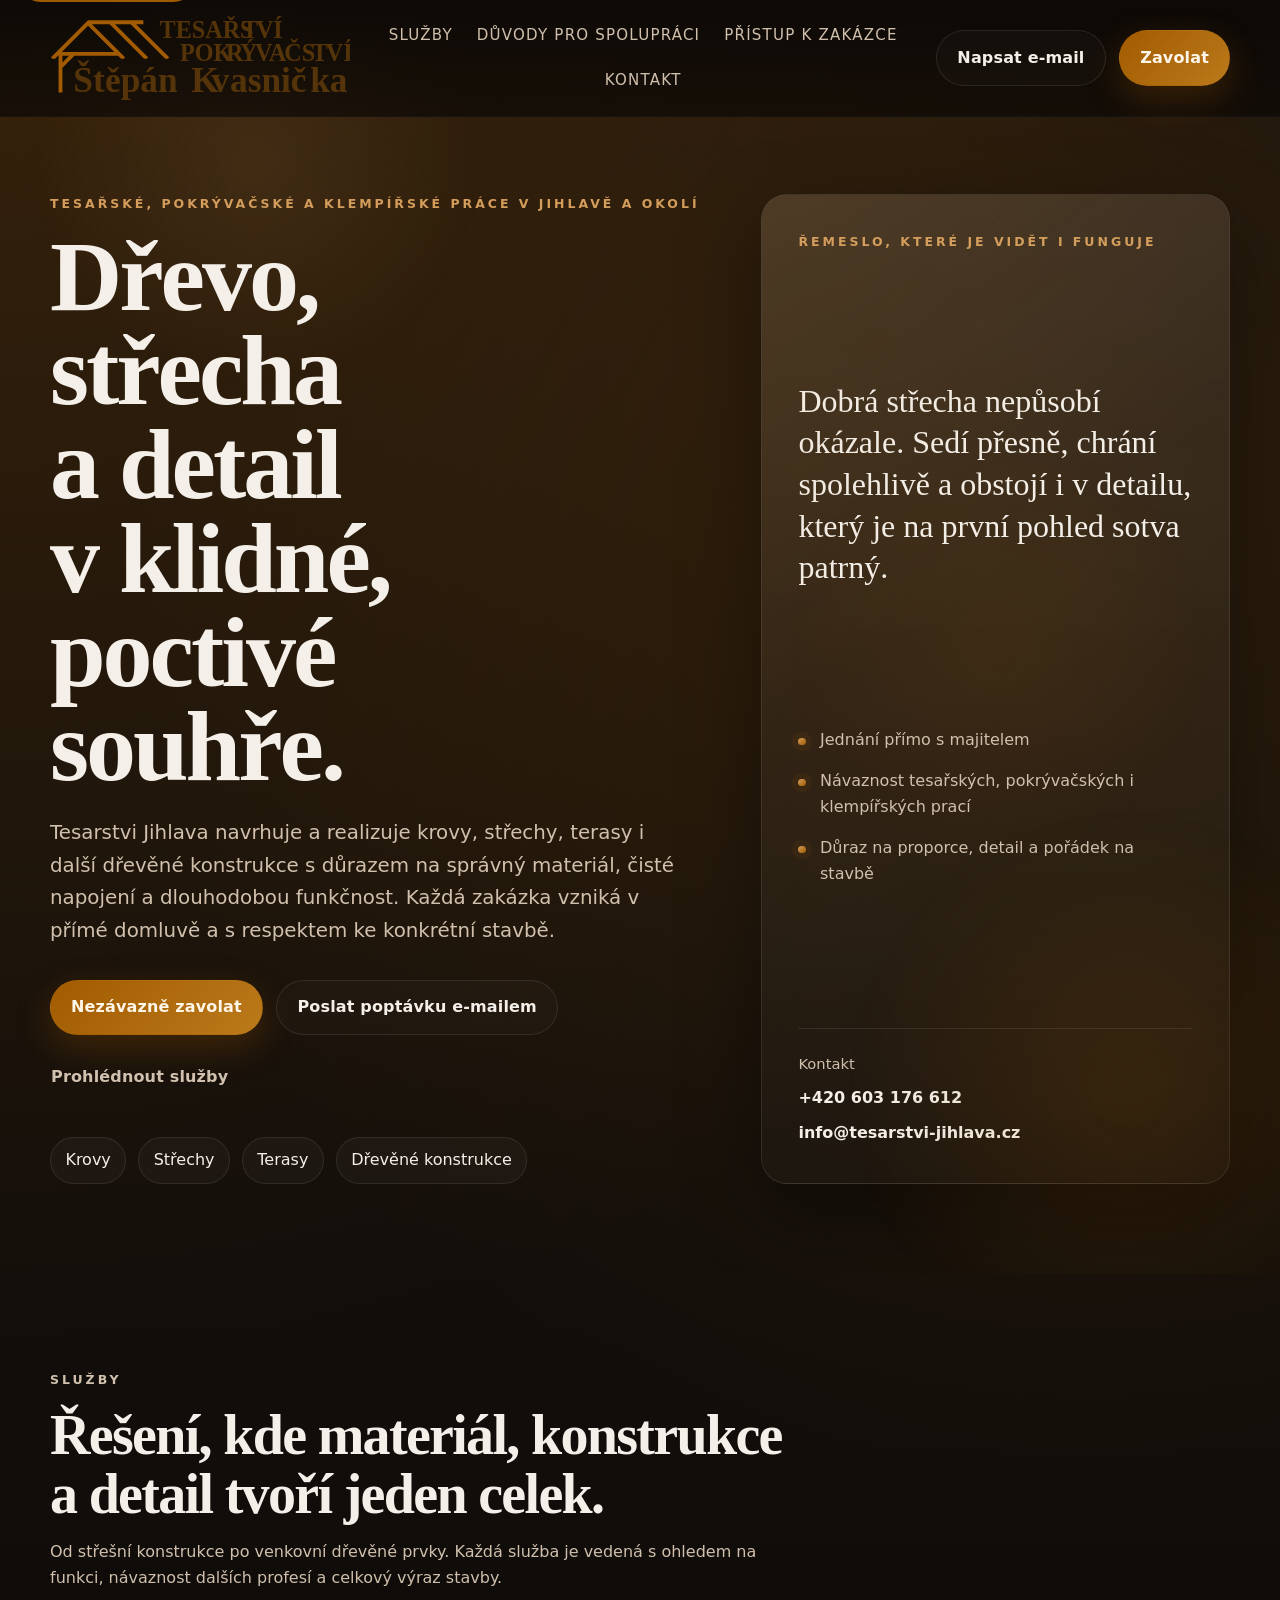
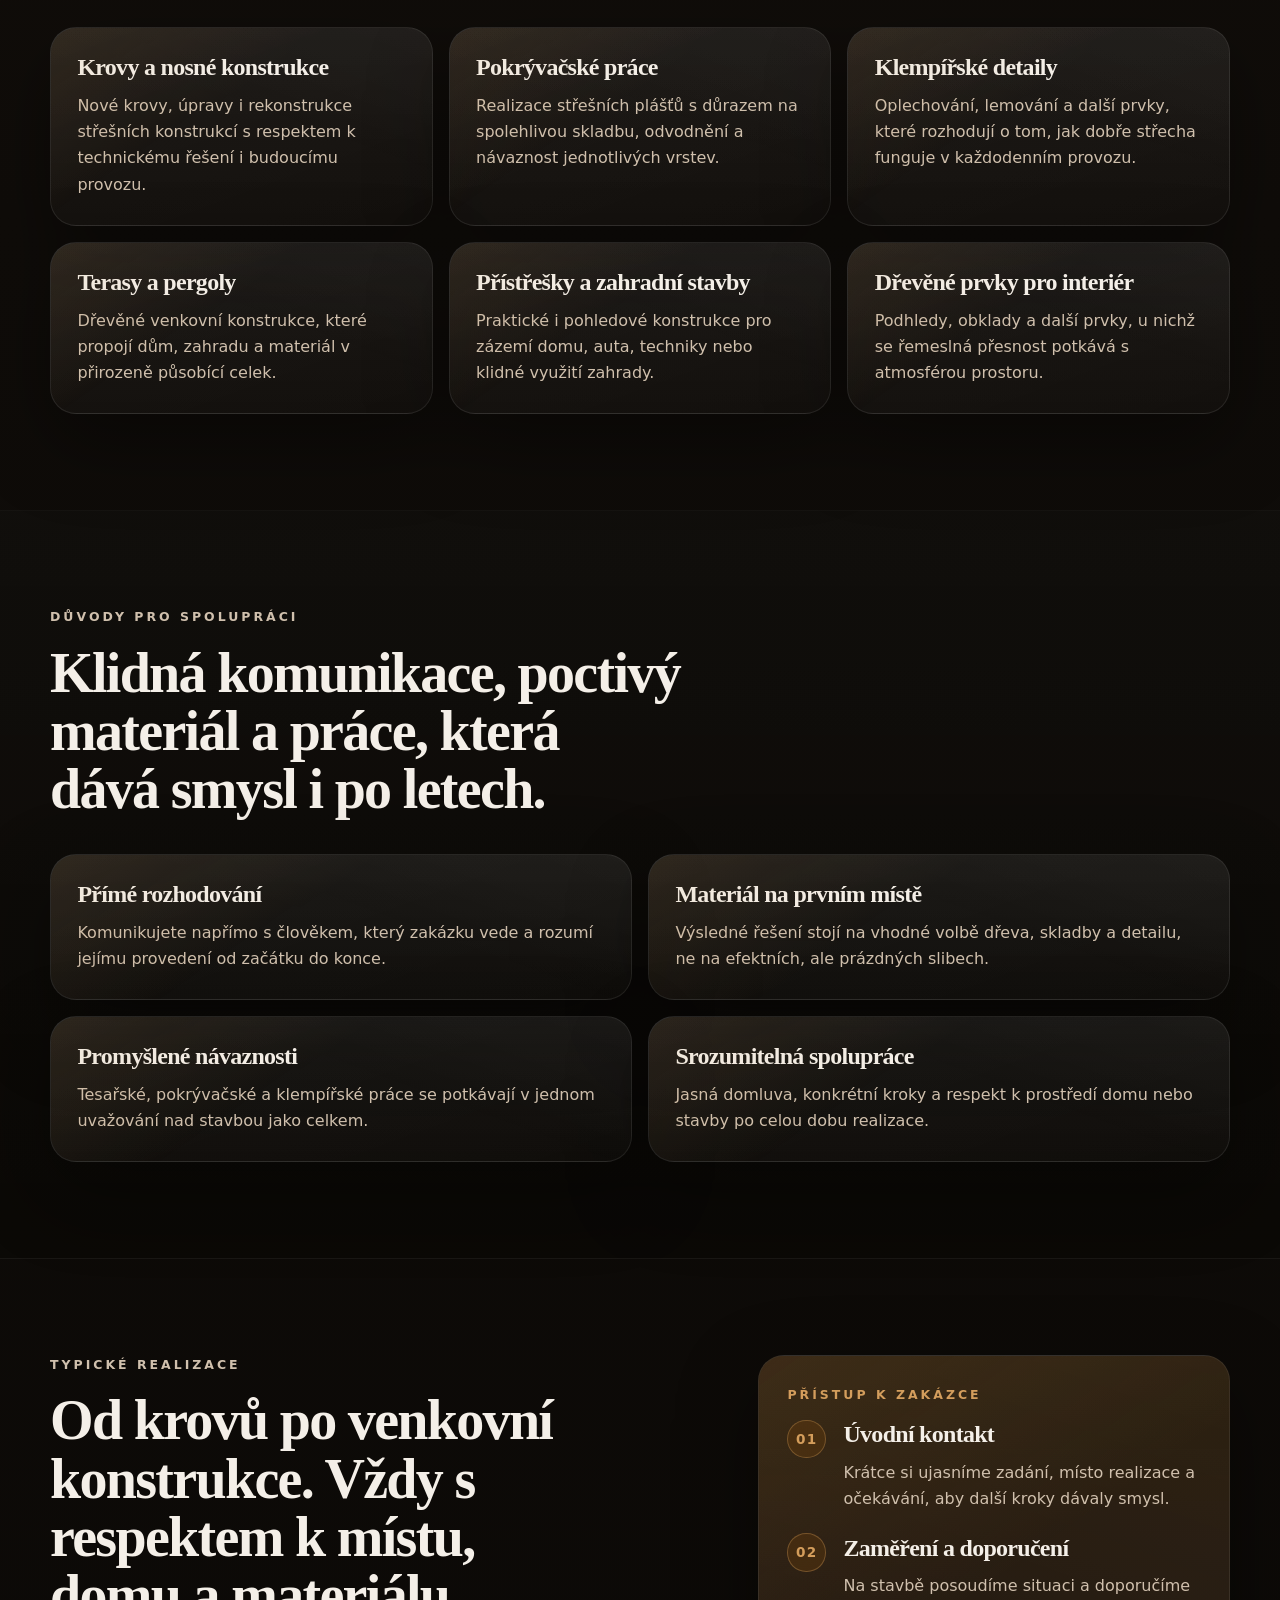
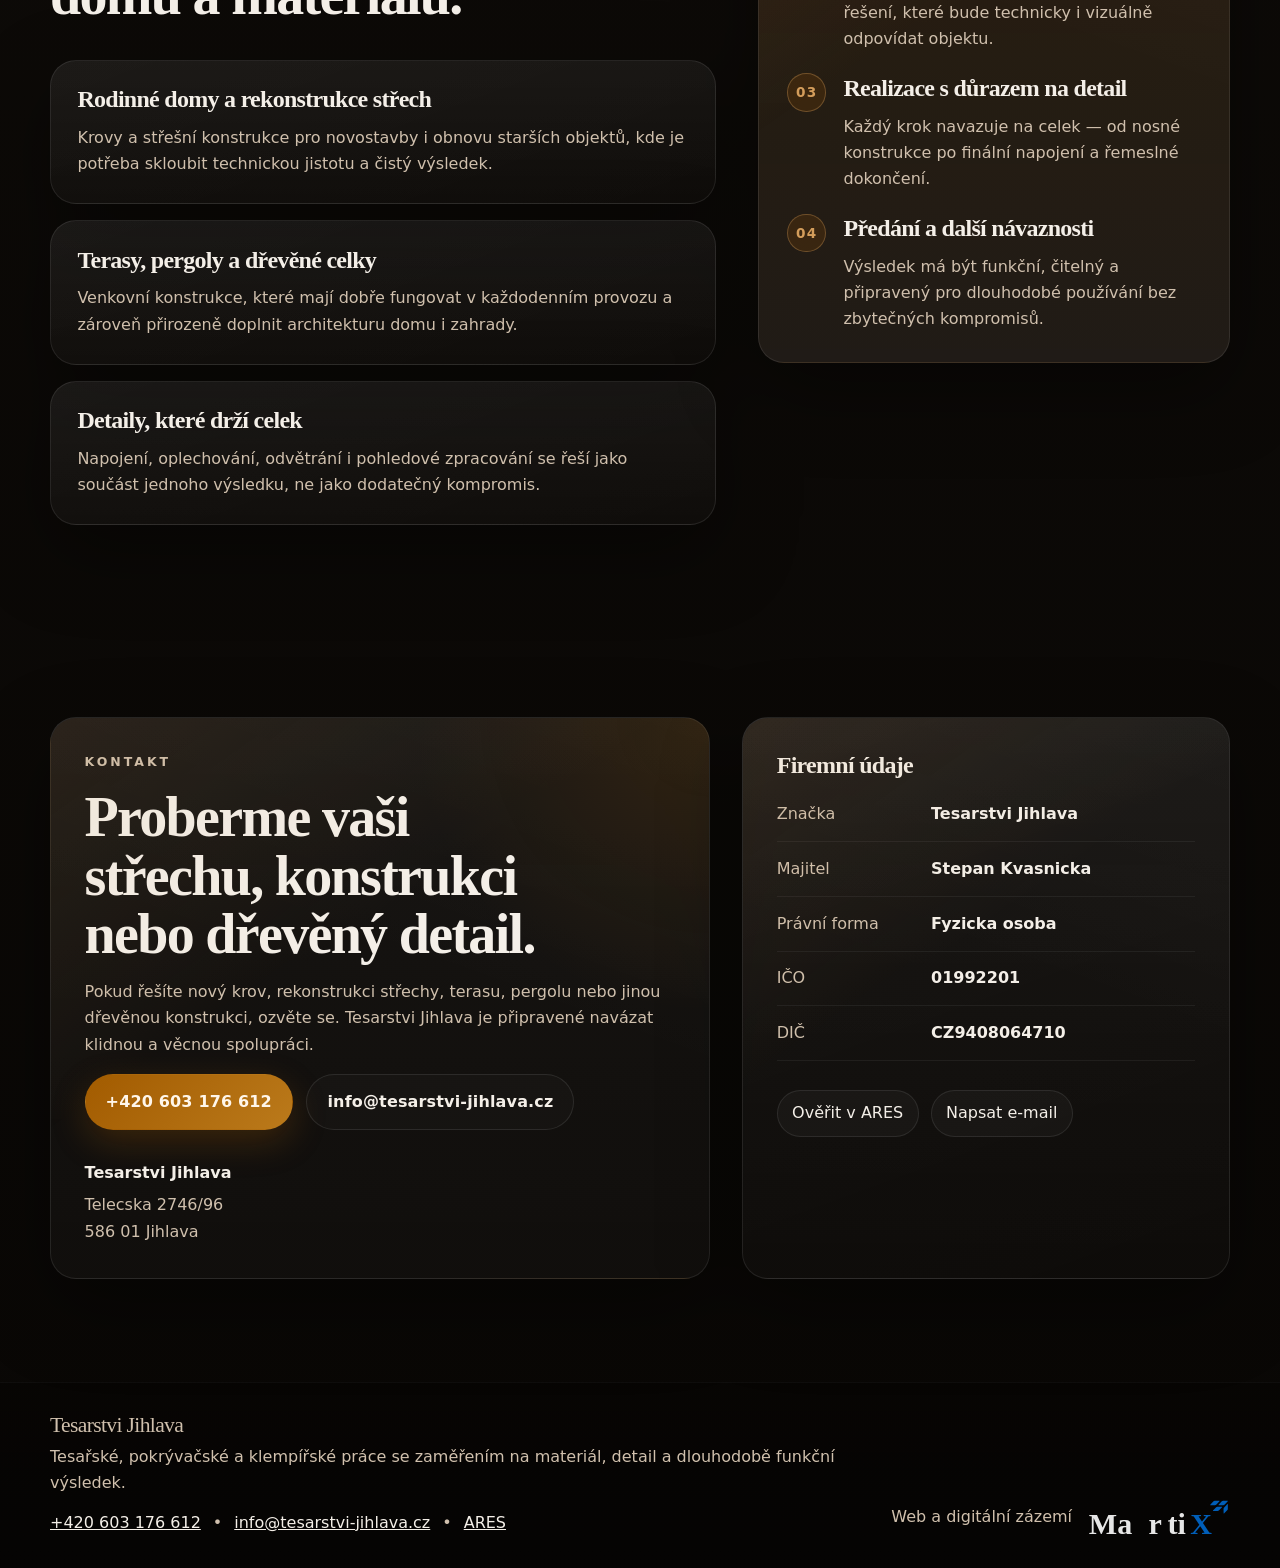
==== src/koncepty/01-remeslna-editorial-premium/index.html @ f1c5382d "Add new SVG logos and styles for the project - Added martix-logo.svg for branding. - Added tesarstvi" ====
<!DOCTYPE html>
<html lang="cs">
<head>
    <meta charset="UTF-8">
    <meta name="viewport" content="width=device-width, initial-scale=1.0">
    <meta name="description" content="Tesarstvi Jihlava realizuje krovy, střechy, terasy a dřevěné konstrukce s důrazem na materiál, detail a dlouhodobou funkčnost.">
    <meta name="theme-color" content="#110d0a">
    <title>Tesarstvi Jihlava | Remeslna editorial premium</title>
    <link rel="icon" href="../favicon.ico">
    <link rel="stylesheet" href="styles.css">
</head>
<body>
    <a class="skip-link" href="#obsah">Přeskočit na obsah</a>

    <header class="site-header">
        <div class="container site-header__inner">
            <a class="brand" href="#uvod" aria-label="Tesarstvi Jihlava">
                <img src="../shared/img/tesarstvi-jihlava.svg" alt="Logo Tesarstvi Jihlava">
            </a>

            <nav class="site-nav" aria-label="Hlavní navigace">
                <a href="#sluzby">Služby</a>
                <a href="#duvody">Důvody pro spolupráci</a>
                <a href="#pristup">Přístup k zakázce</a>
                <a href="#kontakt">Kontakt</a>
            </nav>

            <div class="site-header__actions">
                <a class="button button--ghost" href="mailto:info@tesarstvi-jihlava.cz">Napsat e-mail</a>
                <a class="button button--primary" href="tel:+420603176612">Zavolat</a>
            </div>
        </div>
    </header>

    <main id="obsah">
        <section class="hero" id="uvod">
            <div class="container hero__grid">
                <div class="hero__content">
                    <p class="eyebrow">Tesařské, pokrývačské a klempířské práce v Jihlavě a okolí</p>
                    <h1>Dřevo, střecha a detail v klidné, poctivé souhře.</h1>
                    <p class="hero__lead">
                        Tesarstvi Jihlava navrhuje a realizuje krovy, střechy, terasy i další dřevěné konstrukce
                        s důrazem na správný materiál, čisté napojení a dlouhodobou funkčnost. Každá zakázka vzniká
                        v přímé domluvě a s respektem ke konkrétní stavbě.
                    </p>

                    <div class="hero__actions">
                        <a class="button button--primary" href="tel:+420603176612">Nezávazně zavolat</a>
                        <a class="button button--ghost" href="mailto:info@tesarstvi-jihlava.cz">Poslat poptávku e-mailem</a>
                        <a class="button button--text" href="#sluzby">Prohlédnout služby</a>
                    </div>

                    <ul class="hero__tags" aria-label="Hlavní zaměření">
                        <li>Krovy</li>
                        <li>Střechy</li>
                        <li>Terasy</li>
                        <li>Dřevěné konstrukce</li>
                    </ul>
                </div>

                <aside class="hero__panel" aria-label="Přístup značky">
                    <p class="panel-label">Řemeslo, které je vidět i funguje</p>
                    <p class="hero__quote">
                        Dobrá střecha nepůsobí okázale. Sedí přesně, chrání spolehlivě a obstojí i v detailu,
                        který je na první pohled sotva patrný.
                    </p>

                    <ul class="hero__principles">
                        <li>Jednání přímo s majitelem</li>
                        <li>Návaznost tesařských, pokrývačských i klempířských prací</li>
                        <li>Důraz na proporce, detail a pořádek na stavbě</li>
                    </ul>

                    <div class="hero__contact-note">
                        <span>Kontakt</span>
                        <a href="tel:+420603176612">+420 603 176 612</a>
                        <a href="mailto:info@tesarstvi-jihlava.cz">info@tesarstvi-jihlava.cz</a>
                    </div>
                </aside>
            </div>
        </section>

        <section class="section" id="sluzby" aria-labelledby="sluzby-title">
            <div class="container">
                <div class="section-heading">
                    <p class="eyebrow">Služby</p>
                    <h2 id="sluzby-title">Řešení, kde materiál, konstrukce a detail tvoří jeden celek.</h2>
                    <p>
                        Od střešní konstrukce po venkovní dřevěné prvky. Každá služba je vedená s ohledem na funkci,
                        návaznost dalších profesí a celkový výraz stavby.
                    </p>
                </div>

                <div class="card-grid card-grid--services">
                    <article class="card">
                        <h3>Krovy a nosné konstrukce</h3>
                        <p>Nové krovy, úpravy i rekonstrukce střešních konstrukcí s respektem k technickému řešení i budoucímu provozu.</p>
                    </article>

                    <article class="card">
                        <h3>Pokrývačské práce</h3>
                        <p>Realizace střešních plášťů s důrazem na spolehlivou skladbu, odvodnění a návaznost jednotlivých vrstev.</p>
                    </article>

                    <article class="card">
                        <h3>Klempířské detaily</h3>
                        <p>Oplechování, lemování a další prvky, které rozhodují o tom, jak dobře střecha funguje v každodenním provozu.</p>
                    </article>

                    <article class="card">
                        <h3>Terasy a pergoly</h3>
                        <p>Dřevěné venkovní konstrukce, které propojí dům, zahradu a materiál v přirozeně působící celek.</p>
                    </article>

                    <article class="card">
                        <h3>Přístřešky a zahradní stavby</h3>
                        <p>Praktické i pohledové konstrukce pro zázemí domu, auta, techniky nebo klidné využití zahrady.</p>
                    </article>

                    <article class="card">
                        <h3>Dřevěné prvky pro interiér</h3>
                        <p>Podhledy, obklady a další prvky, u nichž se řemeslná přesnost potkává s atmosférou prostoru.</p>
                    </article>
                </div>
            </div>
        </section>

        <section class="section section--alt" id="duvody" aria-labelledby="duvody-title">
            <div class="container">
                <div class="section-heading">
                    <p class="eyebrow">Důvody pro spolupráci</p>
                    <h2 id="duvody-title">Klidná komunikace, poctivý materiál a práce, která dává smysl i po letech.</h2>
                </div>

                <div class="card-grid card-grid--reasons">
                    <article class="card card--reason">
                        <h3>Přímé rozhodování</h3>
                        <p>Komunikujete napřímo s člověkem, který zakázku vede a rozumí jejímu provedení od začátku do konce.</p>
                    </article>

                    <article class="card card--reason">
                        <h3>Materiál na prvním místě</h3>
                        <p>Výsledné řešení stojí na vhodné volbě dřeva, skladby a detailu, ne na efektních, ale prázdných slibech.</p>
                    </article>

                    <article class="card card--reason">
                        <h3>Promyšlené návaznosti</h3>
                        <p>Tesařské, pokrývačské a klempířské práce se potkávají v jednom uvažování nad stavbou jako celkem.</p>
                    </article>

                    <article class="card card--reason">
                        <h3>Srozumitelná spolupráce</h3>
                        <p>Jasná domluva, konkrétní kroky a respekt k prostředí domu nebo stavby po celou dobu realizace.</p>
                    </article>
                </div>
            </div>
        </section>

        <section class="section" id="pristup" aria-labelledby="pristup-title">
            <div class="container editorial-layout">
                <div class="editorial-layout__main">
                    <div class="section-heading section-heading--compact">
                        <p class="eyebrow">Typické realizace</p>
                        <h2 id="pristup-title">Od krovů po venkovní konstrukce. Vždy s respektem k místu, domu a materiálu.</h2>
                    </div>

                    <div class="editorial-list">
                        <article class="editorial-item">
                            <h3>Rodinné domy a rekonstrukce střech</h3>
                            <p>Krovy a střešní konstrukce pro novostavby i obnovu starších objektů, kde je potřeba skloubit technickou jistotu a čistý výsledek.</p>
                        </article>

                        <article class="editorial-item">
                            <h3>Terasy, pergoly a dřevěné celky</h3>
                            <p>Venkovní konstrukce, které mají dobře fungovat v každodenním provozu a zároveň přirozeně doplnit architekturu domu i zahrady.</p>
                        </article>

                        <article class="editorial-item">
                            <h3>Detaily, které drží celek</h3>
                            <p>Napojení, oplechování, odvětrání i pohledové zpracování se řeší jako součást jednoho výsledku, ne jako dodatečný kompromis.</p>
                        </article>
                    </div>
                </div>

                <aside class="editorial-layout__side">
                    <div class="side-panel">
                        <p class="panel-label">Přístup k zakázce</p>
                        <ol class="process-list">
                            <li>
                                <h3>Úvodní kontakt</h3>
                                <p>Krátce si ujasníme zadání, místo realizace a očekávání, aby další kroky dávaly smysl.</p>
                            </li>
                            <li>
                                <h3>Zaměření a doporučení</h3>
                                <p>Na stavbě posoudíme situaci a doporučíme řešení, které bude technicky i vizuálně odpovídat objektu.</p>
                            </li>
                            <li>
                                <h3>Realizace s důrazem na detail</h3>
                                <p>Každý krok navazuje na celek — od nosné konstrukce po finální napojení a řemeslné dokončení.</p>
                            </li>
                            <li>
                                <h3>Předání a další návaznosti</h3>
                                <p>Výsledek má být funkční, čitelný a připravený pro dlouhodobé používání bez zbytečných kompromisů.</p>
                            </li>
                        </ol>
                    </div>
                </aside>
            </div>
        </section>

        <section class="section section--contact" id="kontakt" aria-labelledby="kontakt-title">
            <div class="container contact-layout">
                <div class="contact-card contact-card--primary">
                    <p class="eyebrow">Kontakt</p>
                    <h2 id="kontakt-title">Proberme vaši střechu, konstrukci nebo dřevěný detail.</h2>
                    <p>
                        Pokud řešíte nový krov, rekonstrukci střechy, terasu, pergolu nebo jinou dřevěnou konstrukci,
                        ozvěte se. Tesarstvi Jihlava je připravené navázat klidnou a věcnou spolupráci.
                    </p>

                    <div class="contact-actions">
                        <a class="button button--primary" href="tel:+420603176612">+420 603 176 612</a>
                        <a class="button button--ghost" href="mailto:info@tesarstvi-jihlava.cz">info@tesarstvi-jihlava.cz</a>
                    </div>

                    <address class="contact-address">
                        <strong>Tesarstvi Jihlava</strong><br>
                        Telecska 2746/96<br>
                        586 01 Jihlava
                    </address>
                </div>

                <aside class="contact-card contact-card--details" aria-label="Firemní údaje">
                    <h3>Firemní údaje</h3>

                    <dl class="company-details">
                        <div>
                            <dt>Značka</dt>
                            <dd>Tesarstvi Jihlava</dd>
                        </div>
                        <div>
                            <dt>Majitel</dt>
                            <dd>Stepan Kvasnicka</dd>
                        </div>
                        <div>
                            <dt>Právní forma</dt>
                            <dd>Fyzicka osoba</dd>
                        </div>
                        <div>
                            <dt>IČO</dt>
                            <dd>01992201</dd>
                        </div>
                        <div>
                            <dt>DIČ</dt>
                            <dd>CZ9408064710</dd>
                        </div>
                    </dl>

                    <div class="contact-links">
                        <a href="https://ares.gov.cz/ekonomicke-subjekty?ico=01992201" target="_blank" rel="noreferrer">Ověřit v ARES</a>
                        <a href="mailto:info@tesarstvi-jihlava.cz">Napsat e-mail</a>
                    </div>
                </aside>
            </div>
        </section>
    </main>

    <footer class="site-footer">
        <div class="container site-footer__inner">
            <div class="site-footer__brand">
                <p class="site-footer__title">Tesarstvi Jihlava</p>
                <p>Tesařské, pokrývačské a klempířské práce se zaměřením na materiál, detail a dlouhodobě funkční výsledek.</p>
                <p>
                    <a href="tel:+420603176612">+420 603 176 612</a>
                    <span aria-hidden="true">•</span>
                    <a href="mailto:info@tesarstvi-jihlava.cz">info@tesarstvi-jihlava.cz</a>
                    <span aria-hidden="true">•</span>
                    <a href="https://ares.gov.cz/ekonomicke-subjekty?ico=01992201" target="_blank" rel="noreferrer">ARES</a>
                </p>
            </div>

            <a class="site-credit" href="https://martix.dev" target="_blank" rel="noreferrer" aria-label="MartiX">
                <span>Web a digitální zázemí</span>
                <img src="../shared/img/martix-logo-invert.svg" alt="Logo MartiX">
            </a>
        </div>
    </footer>
</body>
</html>
---- src/koncepty/01-remeslna-editorial-premium/styles.css ----
:root {
    --bg: #110d0a;
    --bg-deep: #0a0806;
    --surface: rgba(28, 22, 18, 0.88);
    --surface-strong: rgba(37, 29, 24, 0.92);
    --surface-soft: rgba(255, 255, 255, 0.03);
    --text: #f4efe8;
    --muted: #d0c0ad;
    --line: rgba(255, 255, 255, 0.09);
    --line-strong: rgba(212, 157, 91, 0.26);
    --accent: #a25b00;
    --accent-soft: #d49d5b;
    --accent-deep: #563409;
    --shadow: 0 28px 80px rgba(0, 0, 0, 0.38);
    --radius: 26px;
    --radius-small: 18px;
    --container: 1180px;
}

*,
*::before,
*::after {
    box-sizing: border-box;
}

html {
    scroll-behavior: smooth;
}

body {
    margin: 0;
    min-width: 320px;
    color: var(--text);
    font-family: "Segoe UI", "Inter", system-ui, -apple-system, BlinkMacSystemFont, sans-serif;
    line-height: 1.65;
    background:
        radial-gradient(circle at top left, rgba(162, 91, 0, 0.22), transparent 28%),
        radial-gradient(circle at 85% 12%, rgba(84, 52, 9, 0.35), transparent 22%),
        linear-gradient(180deg, #18120e 0%, #0f0c09 38%, #090705 100%);
    position: relative;
}

body::before,
body::after {
    content: "";
    position: fixed;
    inset: 0;
    pointer-events: none;
    z-index: -1;
}

body::before {
    background:
        repeating-linear-gradient(
            115deg,
            rgba(255, 255, 255, 0.015) 0,
            rgba(255, 255, 255, 0.015) 2px,
            transparent 2px,
            transparent 9px
        ),
        linear-gradient(180deg, rgba(255, 255, 255, 0.04), transparent 35%);
    opacity: 0.35;
    mix-blend-mode: soft-light;
}

body::after {
    background:
        radial-gradient(circle at 20% 18%, rgba(212, 157, 91, 0.11), transparent 18%),
        radial-gradient(circle at 78% 72%, rgba(162, 91, 0, 0.08), transparent 18%);
}

a {
    color: inherit;
}

img {
    display: block;
    max-width: 100%;
}

.skip-link {
    position: absolute;
    left: 1rem;
    top: -3rem;
    padding: 0.75rem 1rem;
    border-radius: 999px;
    background: var(--accent);
    color: #fff;
    z-index: 100;
}

.skip-link:focus {
    top: 1rem;
}

.container {
    width: min(calc(100% - 2rem), var(--container));
    margin: 0 auto;
}

.site-header {
    position: sticky;
    top: 0;
    z-index: 20;
    backdrop-filter: blur(18px);
    background: linear-gradient(180deg, rgba(11, 8, 6, 0.92), rgba(11, 8, 6, 0.68));
    border-bottom: 1px solid rgba(255, 255, 255, 0.04);
}

.site-header__inner {
    display: grid;
    grid-template-columns: auto 1fr auto;
    gap: 1.5rem;
    align-items: center;
    padding: 1rem 0;
}

.brand {
    display: inline-flex;
    align-items: center;
}

.brand img {
    width: min(300px, 100%);
    height: auto;
}

.site-nav {
    display: flex;
    justify-content: center;
    flex-wrap: wrap;
    gap: 1.25rem 1.5rem;
}

.site-nav a,
.button,
.contact-links a,
.site-credit {
    text-decoration: none;
}

.site-nav a {
    color: var(--muted);
    font-size: 0.94rem;
    letter-spacing: 0.08em;
    text-transform: uppercase;
    transition: color 180ms ease;
}

.site-nav a:hover,
.site-nav a:focus-visible {
    color: var(--text);
}

.site-header__actions,
.hero__actions,
.contact-actions,
.contact-links {
    display: flex;
    flex-wrap: wrap;
    gap: 0.85rem;
}

.button {
    display: inline-flex;
    align-items: center;
    justify-content: center;
    min-height: 48px;
    padding: 0.85rem 1.25rem;
    border-radius: 999px;
    border: 1px solid transparent;
    font-weight: 600;
    letter-spacing: 0.01em;
    transition:
        transform 180ms ease,
        border-color 180ms ease,
        background-color 180ms ease,
        color 180ms ease,
        box-shadow 180ms ease;
}

.button:hover,
.button:focus-visible,
.card:hover,
.card:focus-within,
.editorial-item:hover,
.editorial-item:focus-within,
.side-panel:hover,
.side-panel:focus-within,
.contact-card:hover,
.contact-card:focus-within {
    transform: translateY(-3px);
}

.button--primary {
    background: linear-gradient(135deg, var(--accent) 0%, #bb7a1b 100%);
    color: #fff6ea;
    box-shadow: 0 12px 34px rgba(162, 91, 0, 0.28);
}

.button--primary:hover,
.button--primary:focus-visible {
    box-shadow: 0 16px 42px rgba(162, 91, 0, 0.35);
}

.button--ghost {
    border-color: var(--line);
    background: rgba(255, 255, 255, 0.02);
    color: var(--text);
}

.button--ghost:hover,
.button--ghost:focus-visible {
    border-color: var(--line-strong);
    background: rgba(255, 255, 255, 0.05);
}

.button--text {
    color: var(--muted);
    padding-inline: 0;
    min-height: auto;
}

.button--text:hover,
.button--text:focus-visible {
    color: var(--text);
}

.hero {
    padding: clamp(2.8rem, 6vw, 5rem) 0 clamp(3.5rem, 7vw, 6rem);
    position: relative;
    overflow: clip;
}

.hero::after {
    content: "";
    position: absolute;
    inset: auto -10% -6rem auto;
    width: min(46vw, 560px);
    aspect-ratio: 1;
    border-radius: 50%;
    background: radial-gradient(circle, rgba(162, 91, 0, 0.16) 0%, rgba(162, 91, 0, 0) 70%);
    filter: blur(10px);
    pointer-events: none;
}

.hero__grid {
    display: grid;
    grid-template-columns: minmax(0, 1.2fr) minmax(320px, 0.85fr);
    gap: clamp(1.5rem, 4vw, 3rem);
    align-items: stretch;
}

.hero__content,
.hero__panel {
    animation: rise-in 800ms ease both;
}

.hero__panel {
    animation-delay: 140ms;
}

.eyebrow,
.panel-label {
    margin: 0 0 1rem;
    color: var(--accent-soft);
    font-size: 0.78rem;
    font-weight: 700;
    letter-spacing: 0.24em;
    text-transform: uppercase;
}

.hero h1,
.section-heading h2,
.contact-card h2,
.contact-card h3,
.card h3,
.editorial-item h3,
.process-list h3,
.site-footer__title {
    font-family: Georgia, "Times New Roman", serif;
    letter-spacing: -0.03em;
}

.hero h1 {
    margin: 0;
    max-width: 10.5ch;
    font-size: clamp(3rem, 8.2vw, 6.25rem);
    line-height: 0.94;
    text-wrap: balance;
}

.hero__lead,
.section-heading p,
.card p,
.editorial-item p,
.process-list p,
.contact-card p,
.site-footer__brand p {
    color: var(--muted);
}

.hero__lead {
    max-width: 40rem;
    margin: 1.4rem 0 0;
    font-size: clamp(1.08rem, 2vw, 1.24rem);
}

.hero__actions {
    margin-top: 2rem;
}

.hero__tags {
    list-style: none;
    display: flex;
    flex-wrap: wrap;
    gap: 0.75rem;
    margin: 2rem 0 0;
    padding: 0;
}

.hero__tags li,
.contact-links a {
    padding: 0.6rem 0.9rem;
    border-radius: 999px;
    border: 1px solid var(--line);
    background: rgba(255, 255, 255, 0.03);
    color: var(--text);
}

.hero__panel,
.card,
.editorial-item,
.side-panel,
.contact-card {
    position: relative;
    overflow: hidden;
    border: 1px solid var(--line);
    background:
        linear-gradient(180deg, rgba(255, 255, 255, 0.05), rgba(255, 255, 255, 0.02)),
        linear-gradient(160deg, rgba(255, 255, 255, 0.02), rgba(255, 255, 255, 0));
    border-radius: var(--radius);
    box-shadow: var(--shadow);
    transition:
        transform 180ms ease,
        border-color 180ms ease,
        box-shadow 180ms ease;
}

.hero__panel::before,
.card::before,
.side-panel::before,
.contact-card::before {
    content: "";
    position: absolute;
    inset: 0;
    background:
        linear-gradient(145deg, rgba(212, 157, 91, 0.13), transparent 42%),
        linear-gradient(200deg, rgba(255, 255, 255, 0.03), transparent 52%);
    opacity: 0.8;
    pointer-events: none;
}

.hero__panel {
    padding: clamp(1.6rem, 4vw, 2.3rem);
    display: flex;
    flex-direction: column;
    justify-content: space-between;
    min-height: 100%;
}

.hero__quote {
    margin: 0 0 1.6rem;
    font-family: Georgia, "Times New Roman", serif;
    font-size: clamp(1.4rem, 2.8vw, 2rem);
    line-height: 1.3;
    color: var(--text);
}

.hero__principles {
    display: grid;
    gap: 0.9rem;
    margin: 0;
    padding: 0;
    list-style: none;
}

.hero__principles li {
    position: relative;
    padding-left: 1.35rem;
    color: var(--muted);
}

.hero__principles li::before {
    content: "";
    position: absolute;
    left: 0;
    top: 0.68rem;
    width: 0.48rem;
    height: 0.48rem;
    border-radius: 50%;
    background: linear-gradient(135deg, var(--accent-soft), var(--accent));
    box-shadow: 0 0 0 6px rgba(162, 91, 0, 0.09);
}

.hero__contact-note {
    margin-top: 1.75rem;
    padding-top: 1.4rem;
    border-top: 1px solid var(--line);
    display: grid;
    gap: 0.55rem;
}

.hero__contact-note span {
    color: var(--muted);
    font-size: 0.92rem;
}

.hero__contact-note a {
    width: fit-content;
    text-decoration: none;
    color: var(--text);
    font-weight: 600;
}

.section {
    padding: clamp(3.2rem, 8vw, 6rem) 0;
}

.section--alt {
    background:
        linear-gradient(180deg, rgba(255, 255, 255, 0.02), rgba(255, 255, 255, 0)),
        rgba(10, 8, 6, 0.28);
    border-block: 1px solid rgba(255, 255, 255, 0.04);
}

.section-heading {
    max-width: 46rem;
    margin-bottom: 2.2rem;
}

.section-heading--compact {
    max-width: 42rem;
}

.section-heading h2,
.contact-card h2 {
    margin: 0;
    font-size: clamp(2rem, 4.5vw, 3.5rem);
    line-height: 1.04;
    text-wrap: balance;
}

.section-heading p:last-child {
    margin-bottom: 0;
}

.card-grid {
    display: grid;
    gap: 1rem;
}

.card-grid--services {
    grid-template-columns: repeat(3, minmax(0, 1fr));
}

.card-grid--reasons {
    grid-template-columns: repeat(2, minmax(0, 1fr));
}

.card {
    padding: 1.65rem;
}

.card h3,
.editorial-item h3,
.process-list h3,
.contact-card h3 {
    margin: 0 0 0.7rem;
    font-size: 1.5rem;
    line-height: 1.14;
}

.card p,
.editorial-item p,
.process-list p,
.site-footer__brand p {
    margin: 0;
}

.card--reason {
    min-height: 100%;
}

.editorial-layout {
    display: grid;
    grid-template-columns: minmax(0, 1.1fr) minmax(300px, 0.78fr);
    gap: clamp(1.4rem, 4vw, 2.6rem);
    align-items: start;
}

.editorial-list {
    display: grid;
    gap: 1rem;
}

.editorial-item {
    padding: 1.6rem 1.65rem;
}

.side-panel {
    padding: 1.8rem;
    background:
        linear-gradient(180deg, rgba(162, 91, 0, 0.12), rgba(255, 255, 255, 0.03)),
        var(--surface);
}

.process-list {
    margin: 0;
    padding: 0;
    list-style: none;
    counter-reset: process;
    display: grid;
    gap: 1.4rem;
}

.process-list li {
    position: relative;
    padding-left: 3.5rem;
}

.process-list li::before {
    counter-increment: process;
    content: counter(process, decimal-leading-zero);
    position: absolute;
    left: 0;
    top: -0.1rem;
    display: grid;
    place-items: center;
    width: 2.4rem;
    height: 2.4rem;
    border-radius: 50%;
    background: rgba(162, 91, 0, 0.18);
    border: 1px solid rgba(212, 157, 91, 0.35);
    color: var(--accent-soft);
    font-size: 0.85rem;
    font-weight: 700;
    letter-spacing: 0.08em;
}

.section--contact {
    padding-bottom: clamp(3.5rem, 8vw, 6.5rem);
}

.contact-layout {
    display: grid;
    grid-template-columns: minmax(0, 1.15fr) minmax(300px, 0.85fr);
    gap: clamp(1.2rem, 4vw, 2rem);
}

.contact-card {
    padding: clamp(1.6rem, 3.5vw, 2.1rem);
}

.contact-card--primary {
    background:
        radial-gradient(circle at top right, rgba(162, 91, 0, 0.17), transparent 34%),
        linear-gradient(180deg, rgba(255, 255, 255, 0.05), rgba(255, 255, 255, 0.03));
}

.contact-address {
    margin-top: 1.9rem;
    font-style: normal;
    color: var(--muted);
}

.contact-address strong {
    display: inline-block;
    margin-bottom: 0.35rem;
    color: var(--text);
}

.company-details {
    display: grid;
    gap: 0.85rem;
    margin: 1.4rem 0 1.8rem;
}

.company-details div {
    display: grid;
    grid-template-columns: minmax(110px, 140px) 1fr;
    gap: 0.9rem;
    padding-bottom: 0.85rem;
    border-bottom: 1px solid rgba(255, 255, 255, 0.06);
}

.company-details dt {
    color: var(--muted);
}

.company-details dd {
    margin: 0;
    color: var(--text);
    font-weight: 600;
}

.contact-links {
    gap: 0.75rem;
}

.contact-links a {
    transition:
        background-color 180ms ease,
        border-color 180ms ease,
        transform 180ms ease;
}

.contact-links a:hover,
.contact-links a:focus-visible {
    transform: translateY(-2px);
    border-color: var(--line-strong);
    background: rgba(255, 255, 255, 0.06);
}

.site-footer {
    padding: 1.6rem 0 2rem;
    background: linear-gradient(180deg, rgba(7, 5, 4, 0.84), rgba(5, 4, 3, 0.98));
    border-top: 1px solid rgba(255, 255, 255, 0.04);
}

.site-footer__inner {
    display: grid;
    grid-template-columns: minmax(0, 1fr) auto;
    gap: 1rem 2rem;
    align-items: end;
}

.site-footer__title {
    margin: 0 0 0.45rem;
    font-size: 1.35rem;
}

.site-footer__brand p {
    margin-top: 0;
}

.site-footer__brand p:last-child {
    margin-top: 0.8rem;
    display: flex;
    flex-wrap: wrap;
    gap: 0.5rem 0.75rem;
    align-items: center;
}

.site-footer__brand a {
    color: var(--text);
}

.site-credit {
    display: inline-flex;
    align-items: center;
    gap: 1rem;
    justify-self: end;
    color: var(--muted);
    transition: transform 180ms ease, color 180ms ease;
}

.site-credit:hover,
.site-credit:focus-visible {
    transform: translateY(-2px);
    color: var(--text);
}

.site-credit span {
    white-space: nowrap;
}

.site-credit img {
    width: 142px;
    height: auto;
}

:focus-visible {
    outline: 2px solid var(--accent-soft);
    outline-offset: 3px;
}

@keyframes rise-in {
    from {
        opacity: 0;
        transform: translateY(18px);
    }
    to {
        opacity: 1;
        transform: translateY(0);
    }
}

@media (max-width: 1080px) {
    .site-header__inner {
        grid-template-columns: 1fr;
        justify-items: center;
    }

    .site-nav,
    .site-header__actions {
        justify-content: center;
    }

    .hero__grid,
    .editorial-layout,
    .contact-layout {
        grid-template-columns: 1fr;
    }

    .hero h1 {
        max-width: 12ch;
    }
}

@media (max-width: 820px) {
    .card-grid--services,
    .card-grid--reasons {
        grid-template-columns: 1fr;
    }

    .section-heading h2,
    .contact-card h2 {
        max-width: 16ch;
    }

    .site-footer__inner {
        grid-template-columns: 1fr;
        align-items: start;
    }

    .site-credit {
        justify-self: start;
        flex-wrap: wrap;
    }
}

@media (max-width: 640px) {
    .container {
        width: min(calc(100% - 1.2rem), var(--container));
    }

    .brand img {
        width: min(260px, 100%);
    }

    .hero {
        padding-top: 2rem;
    }

    .hero h1 {
        font-size: clamp(2.55rem, 15vw, 4.2rem);
    }

    .hero__quote {
        font-size: 1.3rem;
    }

    .button,
    .contact-links a {
        width: 100%;
    }

    .company-details div {
        grid-template-columns: 1fr;
        gap: 0.3rem;
    }
}

@media (prefers-reduced-motion: reduce) {
    html {
        scroll-behavior: auto;
    }

    *,
    *::before,
    *::after {
        animation-duration: 0.01ms !important;
        animation-iteration-count: 1 !important;
        transition-duration: 0.01ms !important;
    }
}
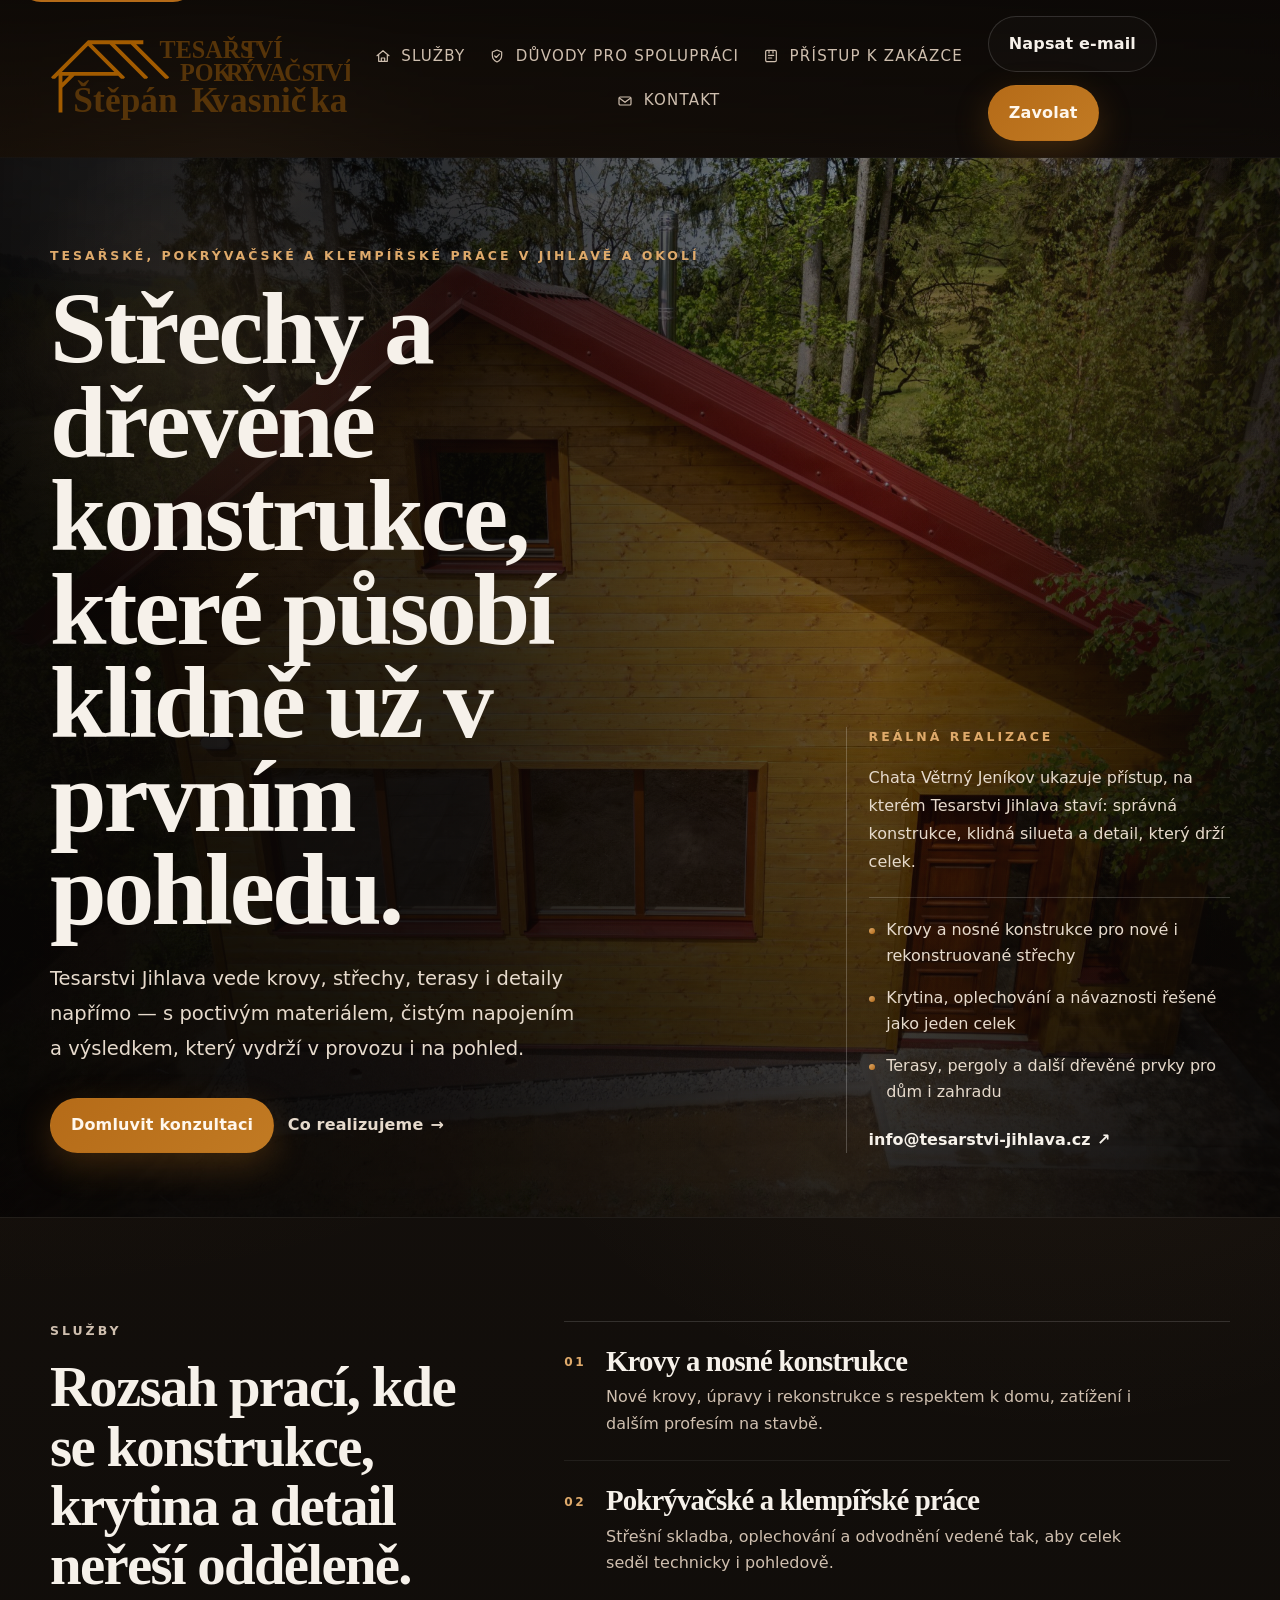
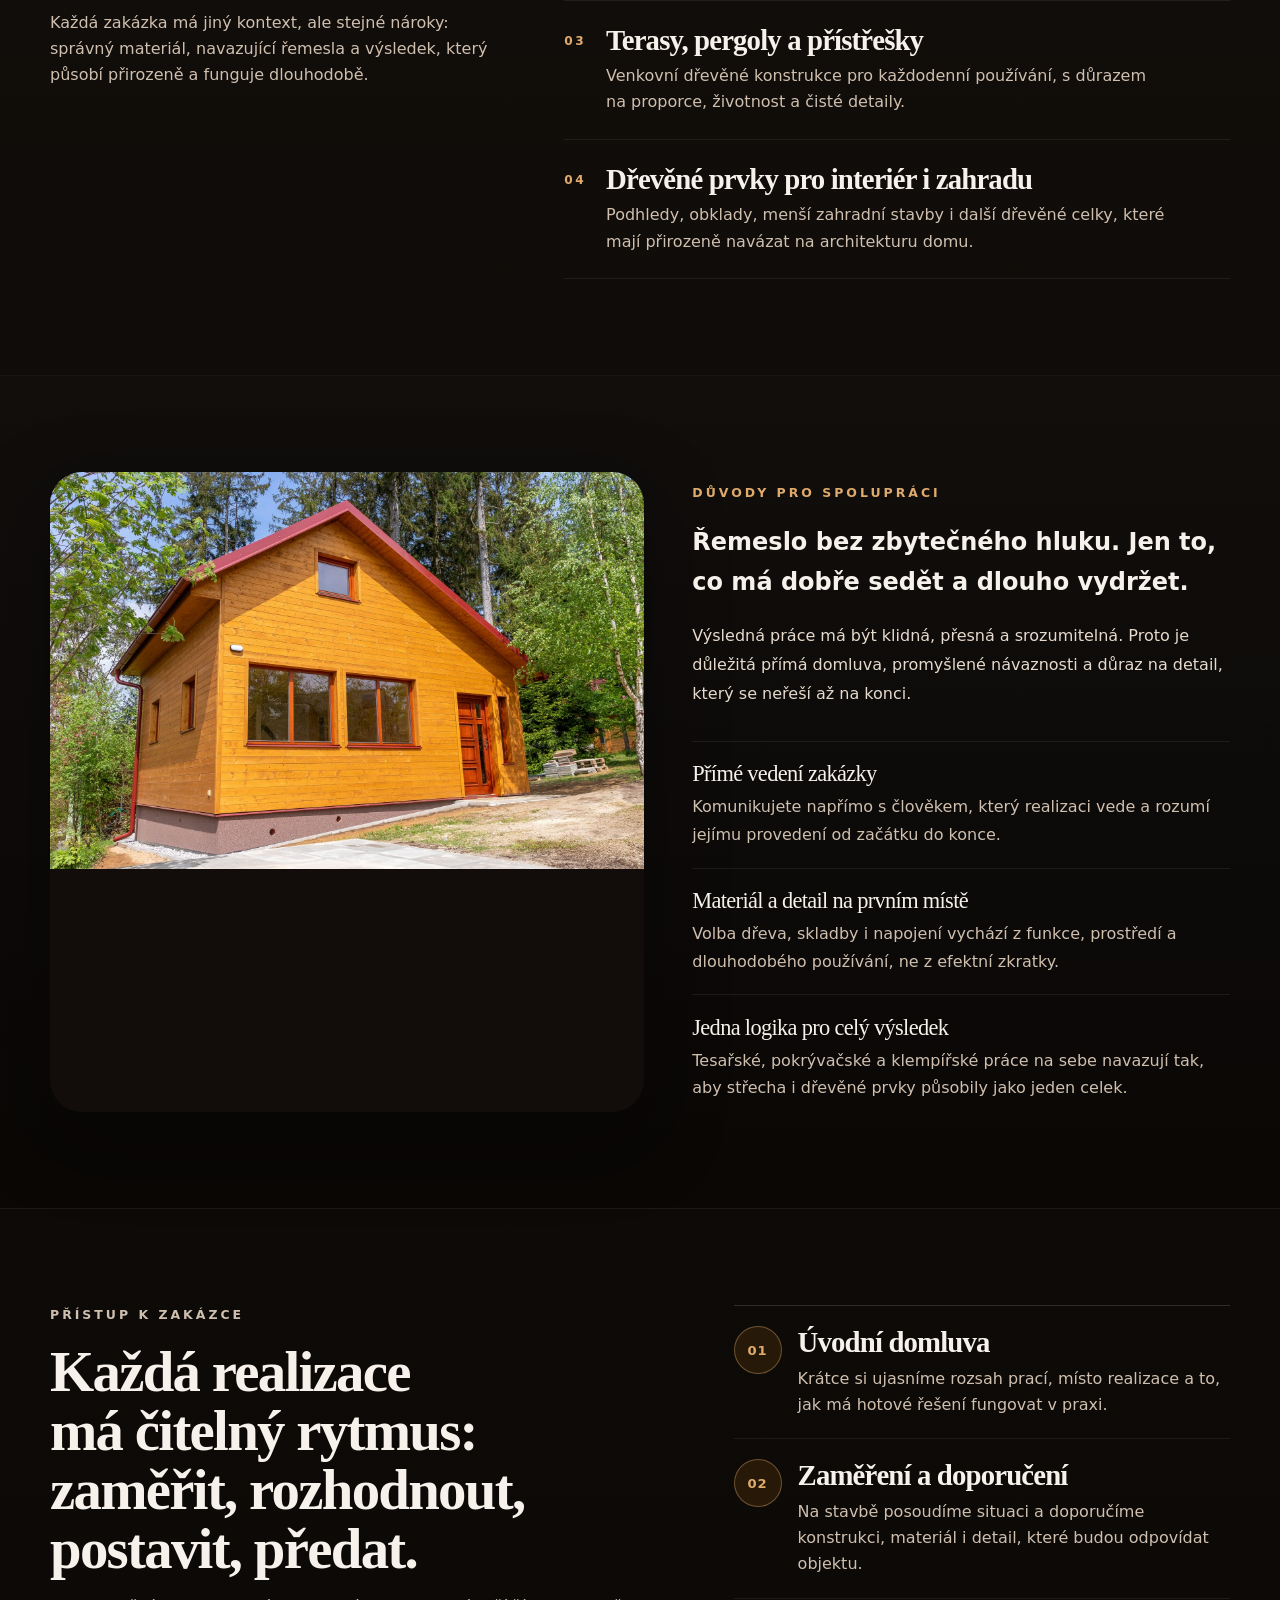
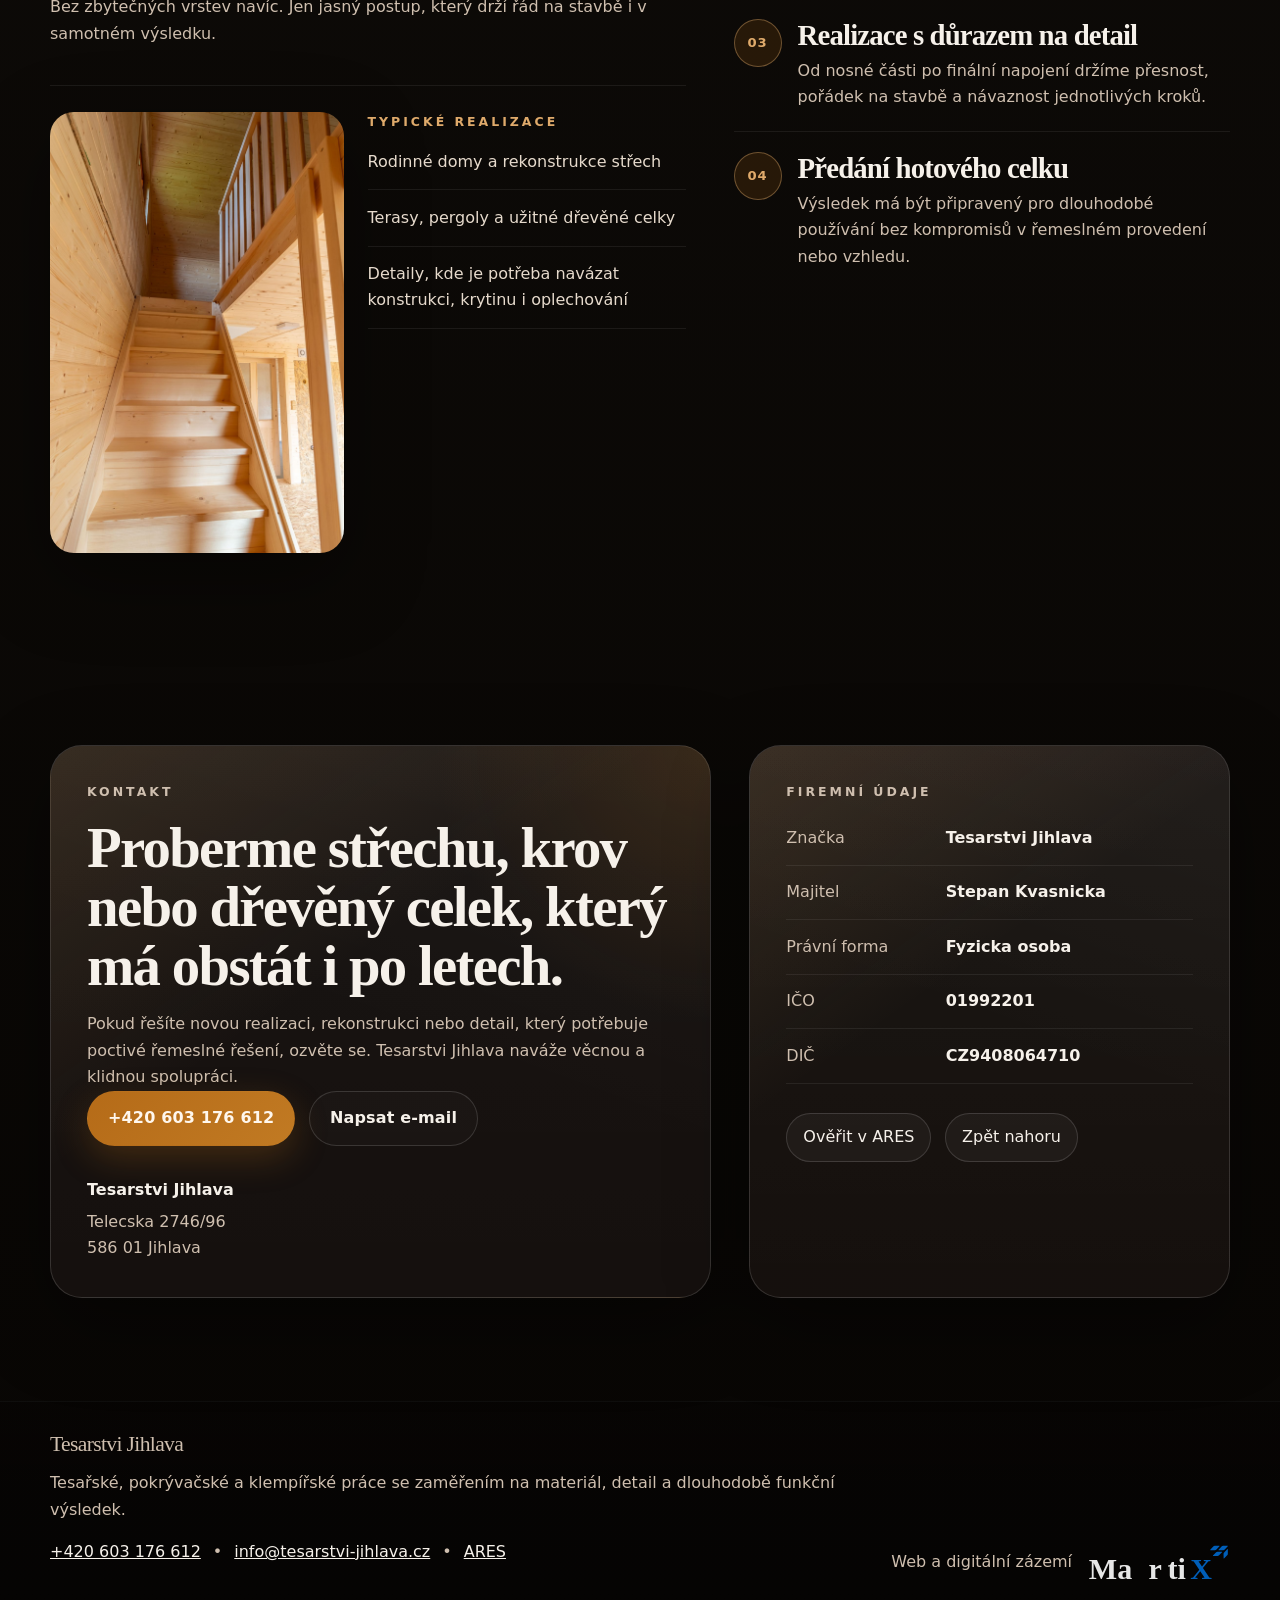
==== commit 3380175f: "feat(koncepty): refresh concept suite and add gallery assets Refreshes the static concept hub and co" ====
--- a/src/koncepty/01-remeslna-editorial-premium/index.html
+++ b/src/koncepty/01-remeslna-editorial-premium/index.html
@@ -18,193 +18,258 @@
                 <img src="../shared/img/tesarstvi-jihlava.svg" alt="Logo Tesarstvi Jihlava">
             </a>
 
-            <nav class="site-nav" aria-label="Hlavní navigace">
-                <a href="#sluzby">Služby</a>
-                <a href="#duvody">Důvody pro spolupráci</a>
-                <a href="#pristup">Přístup k zakázce</a>
-                <a href="#kontakt">Kontakt</a>
-            </nav>
-
-            <div class="site-header__actions">
-                <a class="button button--ghost" href="mailto:info@tesarstvi-jihlava.cz">Napsat e-mail</a>
-                <a class="button button--primary" href="tel:+420603176612">Zavolat</a>
+            <div class="site-header__nav-group" data-mobile-nav>
+                <button
+                    class="mobile-nav-toggle"
+                    type="button"
+                    aria-expanded="false"
+                    aria-controls="site-nav-panel-01"
+                    data-mobile-nav-toggle
+                >
+                    <span class="mobile-nav-toggle__label">Menu</span>
+                    <span class="mobile-nav-toggle__bars" aria-hidden="true">
+                        <span></span>
+                        <span></span>
+                        <span></span>
+                    </span>
+                </button>
+
+                <div class="site-header__panel" id="site-nav-panel-01" data-mobile-nav-panel hidden>
+                    <nav class="site-nav" aria-label="Hlavní navigace">
+                        <a href="#sluzby" data-mobile-nav-link>
+                            <svg viewBox="0 0 24 24" fill="none" stroke="currentColor" stroke-width="1.8" stroke-linecap="round" stroke-linejoin="round" aria-hidden="true">
+                                <path d="M3 11.5 12 4l9 7.5"></path>
+                                <path d="M5.5 10.5V20h13V10.5"></path>
+                                <path d="M9.5 20v-5h5V20"></path>
+                            </svg>
+                            <span>Služby</span>
+                        </a>
+                        <a href="#duvody" data-mobile-nav-link>
+                            <svg viewBox="0 0 24 24" fill="none" stroke="currentColor" stroke-width="1.8" stroke-linecap="round" stroke-linejoin="round" aria-hidden="true">
+                                <path d="M12 3 5 6v5c0 5 3.4 8.4 7 10 3.6-1.6 7-5 7-10V6l-7-3Z"></path>
+                                <path d="m8.6 12 2.2 2.2 4.8-5"></path>
+                            </svg>
+                            <span>Důvody pro spolupráci</span>
+                        </a>
+                        <a href="#pristup" data-mobile-nav-link>
+                            <svg viewBox="0 0 24 24" fill="none" stroke="currentColor" stroke-width="1.8" stroke-linecap="round" stroke-linejoin="round" aria-hidden="true">
+                                <rect x="4" y="3.5" width="16" height="17" rx="2"></rect>
+                                <path d="M9 3.5v4"></path>
+                                <path d="M15 3.5v4"></path>
+                                <path d="M8 11h8"></path>
+                                <path d="M8 15h5"></path>
+                            </svg>
+                            <span>Přístup k zakázce</span>
+                        </a>
+                        <a href="#kontakt" data-mobile-nav-link>
+                            <svg viewBox="0 0 24 24" fill="none" stroke="currentColor" stroke-width="1.8" stroke-linecap="round" stroke-linejoin="round" aria-hidden="true">
+                                <rect x="3" y="6" width="18" height="12" rx="2"></rect>
+                                <path d="m4 8 8 6 8-6"></path>
+                            </svg>
+                            <span>Kontakt</span>
+                        </a>
+                    </nav>
+
+                    <div class="site-header__actions">
+                        <a class="button button--ghost" href="mailto:info@tesarstvi-jihlava.cz" data-mobile-nav-link>Napsat e-mail</a>
+                        <a class="button button--primary" href="tel:+420603176612" data-mobile-nav-link>Zavolat</a>
+                    </div>
+                </div>
             </div>
         </div>
     </header>
 
     <main id="obsah">
-        <section class="hero" id="uvod">
-            <div class="container hero__grid">
+        <section class="hero" id="uvod" aria-labelledby="hero-title">
+            <figure class="hero__media">
+                <img
+                    src="../shared/gallery/projekty/2024/chata-vetrny-jenikov/uvod/DJI_0460.jpg"
+                    alt="Realizace dřevěné chaty s výraznou střechou ve Větrném Jeníkově"
+                    width="2400"
+                    height="1800"
+                    fetchpriority="high"
+                >
+            </figure>
+
+            <div class="hero__inner">
                 <div class="hero__content">
                     <p class="eyebrow">Tesařské, pokrývačské a klempířské práce v Jihlavě a okolí</p>
-                    <h1>Dřevo, střecha a detail v klidné, poctivé souhře.</h1>
+                    <h1 id="hero-title">Střechy a dřevěné konstrukce, které působí klidně už v prvním pohledu.</h1>
                     <p class="hero__lead">
-                        Tesarstvi Jihlava navrhuje a realizuje krovy, střechy, terasy i další dřevěné konstrukce
-                        s důrazem na správný materiál, čisté napojení a dlouhodobou funkčnost. Každá zakázka vzniká
-                        v přímé domluvě a s respektem ke konkrétní stavbě.
+                        Tesarstvi Jihlava vede krovy, střechy, terasy i detaily napřímo — s poctivým materiálem,
+                        čistým napojením a výsledkem, který vydrží v provozu i na pohled.
                     </p>
 
                     <div class="hero__actions">
-                        <a class="button button--primary" href="tel:+420603176612">Nezávazně zavolat</a>
-                        <a class="button button--ghost" href="mailto:info@tesarstvi-jihlava.cz">Poslat poptávku e-mailem</a>
-                        <a class="button button--text" href="#sluzby">Prohlédnout služby</a>
-                    </div>
-
-                    <ul class="hero__tags" aria-label="Hlavní zaměření">
-                        <li>Krovy</li>
-                        <li>Střechy</li>
-                        <li>Terasy</li>
-                        <li>Dřevěné konstrukce</li>
+                        <a class="button button--primary" href="tel:+420603176612">Domluvit konzultaci</a>
+                        <a class="button button--text" href="#sluzby">Co realizujeme</a>
+                    </div>
+                </div>
+
+                <aside class="hero__aside" aria-label="Reálná realizace a hlavní zaměření">
+                    <p class="panel-label">Reálná realizace</p>
+                    <p class="hero__caption">
+                        Chata Větrný Jeníkov ukazuje přístup, na kterém Tesarstvi Jihlava staví: správná konstrukce,
+                        klidná silueta a detail, který drží celek.
+                    </p>
+
+                    <ul class="hero__list">
+                        <li>Krovy a nosné konstrukce pro nové i rekonstruované střechy</li>
+                        <li>Krytina, oplechování a návaznosti řešené jako jeden celek</li>
+                        <li>Terasy, pergoly a další dřevěné prvky pro dům i zahradu</li>
                     </ul>
-                </div>
-
-                <aside class="hero__panel" aria-label="Přístup značky">
-                    <p class="panel-label">Řemeslo, které je vidět i funguje</p>
-                    <p class="hero__quote">
-                        Dobrá střecha nepůsobí okázale. Sedí přesně, chrání spolehlivě a obstojí i v detailu,
-                        který je na první pohled sotva patrný.
-                    </p>
-
-                    <ul class="hero__principles">
-                        <li>Jednání přímo s majitelem</li>
-                        <li>Návaznost tesařských, pokrývačských i klempířských prací</li>
-                        <li>Důraz na proporce, detail a pořádek na stavbě</li>
-                    </ul>
-
-                    <div class="hero__contact-note">
-                        <span>Kontakt</span>
-                        <a href="tel:+420603176612">+420 603 176 612</a>
-                        <a href="mailto:info@tesarstvi-jihlava.cz">info@tesarstvi-jihlava.cz</a>
-                    </div>
+
+                    <a class="hero__contact" href="mailto:info@tesarstvi-jihlava.cz">info@tesarstvi-jihlava.cz</a>
                 </aside>
             </div>
         </section>
 
-        <section class="section" id="sluzby" aria-labelledby="sluzby-title">
-            <div class="container">
-                <div class="section-heading">
+        <section class="section section--services" id="sluzby" aria-labelledby="sluzby-title">
+            <div class="container services-layout">
+                <div class="section-heading section-heading--sticky">
                     <p class="eyebrow">Služby</p>
-                    <h2 id="sluzby-title">Řešení, kde materiál, konstrukce a detail tvoří jeden celek.</h2>
+                    <h2 id="sluzby-title">Rozsah prací, kde se konstrukce, krytina a detail neřeší odděleně.</h2>
                     <p>
-                        Od střešní konstrukce po venkovní dřevěné prvky. Každá služba je vedená s ohledem na funkci,
-                        návaznost dalších profesí a celkový výraz stavby.
-                    </p>
-                </div>
-
-                <div class="card-grid card-grid--services">
-                    <article class="card">
-                        <h3>Krovy a nosné konstrukce</h3>
-                        <p>Nové krovy, úpravy i rekonstrukce střešních konstrukcí s respektem k technickému řešení i budoucímu provozu.</p>
+                        Každá zakázka má jiný kontext, ale stejné nároky: správný materiál, navazující řemesla
+                        a výsledek, který působí přirozeně a funguje dlouhodobě.
+                    </p>
+                </div>
+
+                <div class="service-list">
+                    <article class="service-item">
+                        <span class="service-item__index">01</span>
+                        <div>
+                            <h3>Krovy a nosné konstrukce</h3>
+                            <p>Nové krovy, úpravy i rekonstrukce s respektem k domu, zatížení i dalším profesím na stavbě.</p>
+                        </div>
                     </article>
 
-                    <article class="card">
-                        <h3>Pokrývačské práce</h3>
-                        <p>Realizace střešních plášťů s důrazem na spolehlivou skladbu, odvodnění a návaznost jednotlivých vrstev.</p>
+                    <article class="service-item">
+                        <span class="service-item__index">02</span>
+                        <div>
+                            <h3>Pokrývačské a klempířské práce</h3>
+                            <p>Střešní skladba, oplechování a odvodnění vedené tak, aby celek seděl technicky i pohledově.</p>
+                        </div>
                     </article>
 
-                    <article class="card">
-                        <h3>Klempířské detaily</h3>
-                        <p>Oplechování, lemování a další prvky, které rozhodují o tom, jak dobře střecha funguje v každodenním provozu.</p>
+                    <article class="service-item">
+                        <span class="service-item__index">03</span>
+                        <div>
+                            <h3>Terasy, pergoly a přístřešky</h3>
+                            <p>Venkovní dřevěné konstrukce pro každodenní používání, s důrazem na proporce, životnost a čisté detaily.</p>
+                        </div>
                     </article>
 
-                    <article class="card">
-                        <h3>Terasy a pergoly</h3>
-                        <p>Dřevěné venkovní konstrukce, které propojí dům, zahradu a materiál v přirozeně působící celek.</p>
+                    <article class="service-item">
+                        <span class="service-item__index">04</span>
+                        <div>
+                            <h3>Dřevěné prvky pro interiér i zahradu</h3>
+                            <p>Podhledy, obklady, menší zahradní stavby i další dřevěné celky, které mají přirozeně navázat na architekturu domu.</p>
+                        </div>
                     </article>
-
-                    <article class="card">
-                        <h3>Přístřešky a zahradní stavby</h3>
-                        <p>Praktické i pohledové konstrukce pro zázemí domu, auta, techniky nebo klidné využití zahrady.</p>
-                    </article>
-
-                    <article class="card">
-                        <h3>Dřevěné prvky pro interiér</h3>
-                        <p>Podhledy, obklady a další prvky, u nichž se řemeslná přesnost potkává s atmosférou prostoru.</p>
-                    </article>
                 </div>
             </div>
         </section>
 
         <section class="section section--alt" id="duvody" aria-labelledby="duvody-title">
-            <div class="container">
-                <div class="section-heading">
+            <div class="container feature-layout">
+                <figure class="feature-media">
+                    <img
+                        src="../shared/gallery/projekty/2024/chata-vetrny-jenikov/galerie/IMG_8722-HDR.jpg"
+                        alt="Pohled na dřevěnou chatu a střechu v okolní krajině"
+                        width="2400"
+                        height="1600"
+                        loading="lazy"
+                    >
+                </figure>
+
+                <div class="feature-copy">
                     <p class="eyebrow">Důvody pro spolupráci</p>
-                    <h2 id="duvody-title">Klidná komunikace, poctivý materiál a práce, která dává smysl i po letech.</h2>
-                </div>
-
-                <div class="card-grid card-grid--reasons">
-                    <article class="card card--reason">
-                        <h3>Přímé rozhodování</h3>
-                        <p>Komunikujete napřímo s člověkem, který zakázku vede a rozumí jejímu provedení od začátku do konce.</p>
-                    </article>
-
-                    <article class="card card--reason">
-                        <h3>Materiál na prvním místě</h3>
-                        <p>Výsledné řešení stojí na vhodné volbě dřeva, skladby a detailu, ne na efektních, ale prázdných slibech.</p>
-                    </article>
-
-                    <article class="card card--reason">
-                        <h3>Promyšlené návaznosti</h3>
-                        <p>Tesařské, pokrývačské a klempířské práce se potkávají v jednom uvažování nad stavbou jako celkem.</p>
-                    </article>
-
-                    <article class="card card--reason">
-                        <h3>Srozumitelná spolupráce</h3>
-                        <p>Jasná domluva, konkrétní kroky a respekt k prostředí domu nebo stavby po celou dobu realizace.</p>
-                    </article>
+                    <h2 id="duvody-title">Řemeslo bez zbytečného hluku. Jen to, co má dobře sedět a dlouho vydržet.</h2>
+                    <p class="feature-lead">
+                        Výsledná práce má být klidná, přesná a srozumitelná. Proto je důležitá přímá domluva,
+                        promyšlené návaznosti a důraz na detail, který se neřeší až na konci.
+                    </p>
+
+                    <dl class="proof-list">
+                        <div>
+                            <dt>Přímé vedení zakázky</dt>
+                            <dd>Komunikujete napřímo s člověkem, který realizaci vede a rozumí jejímu provedení od začátku do konce.</dd>
+                        </div>
+                        <div>
+                            <dt>Materiál a detail na prvním místě</dt>
+                            <dd>Volba dřeva, skladby i napojení vychází z funkce, prostředí a dlouhodobého používání, ne z efektní zkratky.</dd>
+                        </div>
+                        <div>
+                            <dt>Jedna logika pro celý výsledek</dt>
+                            <dd>Tesařské, pokrývačské a klempířské práce na sebe navazují tak, aby střecha i dřevěné prvky působily jako jeden celek.</dd>
+                        </div>
+                    </dl>
                 </div>
             </div>
         </section>
 
         <section class="section" id="pristup" aria-labelledby="pristup-title">
-            <div class="container editorial-layout">
-                <div class="editorial-layout__main">
-                    <div class="section-heading section-heading--compact">
-                        <p class="eyebrow">Typické realizace</p>
-                        <h2 id="pristup-title">Od krovů po venkovní konstrukce. Vždy s respektem k místu, domu a materiálu.</h2>
-                    </div>
-
-                    <div class="editorial-list">
-                        <article class="editorial-item">
-                            <h3>Rodinné domy a rekonstrukce střech</h3>
-                            <p>Krovy a střešní konstrukce pro novostavby i obnovu starších objektů, kde je potřeba skloubit technickou jistotu a čistý výsledek.</p>
-                        </article>
-
-                        <article class="editorial-item">
-                            <h3>Terasy, pergoly a dřevěné celky</h3>
-                            <p>Venkovní konstrukce, které mají dobře fungovat v každodenním provozu a zároveň přirozeně doplnit architekturu domu i zahrady.</p>
-                        </article>
-
-                        <article class="editorial-item">
-                            <h3>Detaily, které drží celek</h3>
-                            <p>Napojení, oplechování, odvětrání i pohledové zpracování se řeší jako součást jednoho výsledku, ne jako dodatečný kompromis.</p>
-                        </article>
-                    </div>
-                </div>
-
-                <aside class="editorial-layout__side">
-                    <div class="side-panel">
-                        <p class="panel-label">Přístup k zakázce</p>
-                        <ol class="process-list">
-                            <li>
-                                <h3>Úvodní kontakt</h3>
-                                <p>Krátce si ujasníme zadání, místo realizace a očekávání, aby další kroky dávaly smysl.</p>
-                            </li>
-                            <li>
-                                <h3>Zaměření a doporučení</h3>
-                                <p>Na stavbě posoudíme situaci a doporučíme řešení, které bude technicky i vizuálně odpovídat objektu.</p>
-                            </li>
-                            <li>
-                                <h3>Realizace s důrazem na detail</h3>
-                                <p>Každý krok navazuje na celek — od nosné konstrukce po finální napojení a řemeslné dokončení.</p>
-                            </li>
-                            <li>
-                                <h3>Předání a další návaznosti</h3>
-                                <p>Výsledek má být funkční, čitelný a připravený pro dlouhodobé používání bez zbytečných kompromisů.</p>
-                            </li>
-                        </ol>
-                    </div>
-                </aside>
+            <div class="container process-layout">
+                <div class="process__content">
+                    <div class="section-heading section-heading--compact process__intro">
+                        <p class="eyebrow">Přístup k zakázce</p>
+                        <h2 id="pristup-title">Každá realizace má čitelný rytmus: zaměřit, rozhodnout, postavit, předat.</h2>
+                        <p>Bez zbytečných vrstev navíc. Jen jasný postup, který drží řád na stavbě i v samotném výsledku.</p>
+                    </div>
+
+                    <div class="editorial-note">
+                        <figure class="detail-media">
+                            <img
+                                src="../shared/gallery/projekty/2024/chata-vetrny-jenikov/galerie/IMG_8637-HDR.jpg"
+                                alt="Detail dřevěného obložení a řemeslného napojení"
+                                width="1199"
+                                height="1800"
+                                loading="lazy"
+                            >
+                        </figure>
+
+                        <div>
+                            <p class="panel-label">Typické realizace</p>
+                            <ul class="editorial-points">
+                                <li>Rodinné domy a rekonstrukce střech</li>
+                                <li>Terasy, pergoly a užitné dřevěné celky</li>
+                                <li>Detaily, kde je potřeba navázat konstrukci, krytinu i oplechování</li>
+                            </ul>
+                        </div>
+                    </div>
+                </div>
+
+                <ol class="process-list">
+                    <li>
+                        <span class="process-step">01</span>
+                        <div>
+                            <h3>Úvodní domluva</h3>
+                            <p>Krátce si ujasníme rozsah prací, místo realizace a to, jak má hotové řešení fungovat v praxi.</p>
+                        </div>
+                    </li>
+                    <li>
+                        <span class="process-step">02</span>
+                        <div>
+                            <h3>Zaměření a doporučení</h3>
+                            <p>Na stavbě posoudíme situaci a doporučíme konstrukci, materiál i detail, které budou odpovídat objektu.</p>
+                        </div>
+                    </li>
+                    <li>
+                        <span class="process-step">03</span>
+                        <div>
+                            <h3>Realizace s důrazem na detail</h3>
+                            <p>Od nosné části po finální napojení držíme přesnost, pořádek na stavbě a návaznost jednotlivých kroků.</p>
+                        </div>
+                    </li>
+                    <li>
+                        <span class="process-step">04</span>
+                        <div>
+                            <h3>Předání hotového celku</h3>
+                            <p>Výsledek má být připravený pro dlouhodobé používání bez kompromisů v řemeslném provedení nebo vzhledu.</p>
+                        </div>
+                    </li>
+                </ol>
             </div>
         </section>
 
@@ -212,15 +277,15 @@
             <div class="container contact-layout">
                 <div class="contact-card contact-card--primary">
                     <p class="eyebrow">Kontakt</p>
-                    <h2 id="kontakt-title">Proberme vaši střechu, konstrukci nebo dřevěný detail.</h2>
+                    <h2 id="kontakt-title">Proberme střechu, krov nebo dřevěný celek, který má obstát i po letech.</h2>
                     <p>
-                        Pokud řešíte nový krov, rekonstrukci střechy, terasu, pergolu nebo jinou dřevěnou konstrukci,
-                        ozvěte se. Tesarstvi Jihlava je připravené navázat klidnou a věcnou spolupráci.
+                        Pokud řešíte novou realizaci, rekonstrukci nebo detail, který potřebuje poctivé řemeslné řešení,
+                        ozvěte se. Tesarstvi Jihlava naváže věcnou a klidnou spolupráci.
                     </p>
 
                     <div class="contact-actions">
                         <a class="button button--primary" href="tel:+420603176612">+420 603 176 612</a>
-                        <a class="button button--ghost" href="mailto:info@tesarstvi-jihlava.cz">info@tesarstvi-jihlava.cz</a>
+                        <a class="button button--ghost" href="mailto:info@tesarstvi-jihlava.cz">Napsat e-mail</a>
                     </div>
 
                     <address class="contact-address">
@@ -231,7 +296,7 @@
                 </div>
 
                 <aside class="contact-card contact-card--details" aria-label="Firemní údaje">
-                    <h3>Firemní údaje</h3>
+                    <p class="panel-label">Firemní údaje</p>
 
                     <dl class="company-details">
                         <div>
@@ -258,7 +323,7 @@
 
                     <div class="contact-links">
                         <a href="https://ares.gov.cz/ekonomicke-subjekty?ico=01992201" target="_blank" rel="noreferrer">Ověřit v ARES</a>
-                        <a href="mailto:info@tesarstvi-jihlava.cz">Napsat e-mail</a>
+                        <a href="#uvod">Zpět nahoru</a>
                     </div>
                 </aside>
             </div>
@@ -285,6 +350,6 @@
             </a>
         </div>
     </footer>
+    <script src="../shared/js/mobile-nav.js" defer></script>
 </body>
 </html>
-
--- a/src/koncepty/01-remeslna-editorial-premium/styles.css
+++ b/src/koncepty/01-remeslna-editorial-premium/styles.css
@@ -1,19 +1,19 @@
 :root {
-    --bg: #110d0a;
-    --bg-deep: #0a0806;
-    --surface: rgba(28, 22, 18, 0.88);
-    --surface-strong: rgba(37, 29, 24, 0.92);
-    --surface-soft: rgba(255, 255, 255, 0.03);
-    --text: #f4efe8;
-    --muted: #d0c0ad;
-    --line: rgba(255, 255, 255, 0.09);
-    --line-strong: rgba(212, 157, 91, 0.26);
-    --accent: #a25b00;
-    --accent-soft: #d49d5b;
-    --accent-deep: #563409;
-    --shadow: 0 28px 80px rgba(0, 0, 0, 0.38);
-    --radius: 26px;
-    --radius-small: 18px;
+    --bg: #0f0a07;
+    --bg-soft: #1a120f;
+    --surface: rgba(26, 18, 14, 0.78);
+    --surface-strong: rgba(18, 13, 10, 0.9);
+    --text: #f6f1ea;
+    --muted: #cfbfaf;
+    --muted-strong: #e6dacc;
+    --line: rgba(255, 255, 255, 0.14);
+    --line-soft: rgba(255, 255, 255, 0.07);
+    --accent: #b56b18;
+    --accent-soft: #dfaa6b;
+    --shadow: 0 26px 80px rgba(0, 0, 0, 0.38);
+    --radius-xl: 32px;
+    --radius-lg: 24px;
+    --radius-md: 18px;
     --container: 1180px;
 }
 
@@ -34,9 +34,9 @@
     font-family: "Segoe UI", "Inter", system-ui, -apple-system, BlinkMacSystemFont, sans-serif;
     line-height: 1.65;
     background:
-        radial-gradient(circle at top left, rgba(162, 91, 0, 0.22), transparent 28%),
-        radial-gradient(circle at 85% 12%, rgba(84, 52, 9, 0.35), transparent 22%),
-        linear-gradient(180deg, #18120e 0%, #0f0c09 38%, #090705 100%);
+        radial-gradient(circle at top left, rgba(181, 107, 24, 0.18), transparent 26%),
+        radial-gradient(circle at 82% 16%, rgba(223, 170, 107, 0.08), transparent 16%),
+        linear-gradient(180deg, #18120e 0%, #0f0c09 42%, #080604 100%);
     position: relative;
 }
 
@@ -53,20 +53,20 @@
     background:
         repeating-linear-gradient(
             115deg,
-            rgba(255, 255, 255, 0.015) 0,
-            rgba(255, 255, 255, 0.015) 2px,
+            rgba(255, 255, 255, 0.016) 0,
+            rgba(255, 255, 255, 0.016) 2px,
             transparent 2px,
             transparent 9px
         ),
-        linear-gradient(180deg, rgba(255, 255, 255, 0.04), transparent 35%);
-    opacity: 0.35;
+        linear-gradient(180deg, rgba(255, 255, 255, 0.035), transparent 34%);
+    opacity: 0.36;
     mix-blend-mode: soft-light;
 }
 
 body::after {
     background:
-        radial-gradient(circle at 20% 18%, rgba(212, 157, 91, 0.11), transparent 18%),
-        radial-gradient(circle at 78% 72%, rgba(162, 91, 0, 0.08), transparent 18%);
+        radial-gradient(circle at 18% 18%, rgba(223, 170, 107, 0.12), transparent 18%),
+        radial-gradient(circle at 76% 70%, rgba(181, 107, 24, 0.09), transparent 18%);
 }
 
 a {
@@ -76,6 +76,14 @@
 img {
     display: block;
     max-width: 100%;
+}
+
+figure {
+    margin: 0;
+}
+
+section[id] {
+    scroll-margin-top: 7rem;
 }
 
 .skip-link {
@@ -109,7 +117,7 @@
 
 .site-header__inner {
     display: grid;
-    grid-template-columns: auto 1fr auto;
+    grid-template-columns: auto 1fr;
     gap: 1.5rem;
     align-items: center;
     padding: 1rem 0;
@@ -123,6 +131,22 @@
 .brand img {
     width: min(300px, 100%);
     height: auto;
+}
+
+.site-header__nav-group {
+    display: flex;
+    align-items: center;
+    justify-content: flex-end;
+    min-width: 0;
+}
+
+.site-header__panel {
+    display: flex;
+    align-items: center;
+    justify-content: flex-end;
+    gap: 1.5rem;
+    min-width: 0;
+    flex: 1;
 }
 
 .site-nav {
@@ -130,26 +154,86 @@
     justify-content: center;
     flex-wrap: wrap;
     gap: 1.25rem 1.5rem;
+    min-width: 0;
 }
 
 .site-nav a,
 .button,
 .contact-links a,
-.site-credit {
+.site-credit,
+.hero__contact {
     text-decoration: none;
 }
 
 .site-nav a {
+    display: inline-flex;
+    align-items: center;
+    gap: 0.65rem;
     color: var(--muted);
     font-size: 0.94rem;
     letter-spacing: 0.08em;
     text-transform: uppercase;
+    white-space: nowrap;
     transition: color 180ms ease;
 }
 
 .site-nav a:hover,
 .site-nav a:focus-visible {
     color: var(--text);
+}
+
+.site-nav a svg {
+    width: 1rem;
+    height: 1rem;
+    flex: 0 0 1rem;
+}
+
+.mobile-nav-toggle {
+    display: none;
+    align-items: center;
+    justify-content: center;
+    gap: 0.85rem;
+    min-height: 52px;
+    padding: 0.75rem 1rem;
+    border: 1px solid var(--line);
+    border-radius: 999px;
+    background: rgba(255, 255, 255, 0.03);
+    color: var(--text);
+    font: inherit;
+    font-weight: 600;
+    cursor: pointer;
+}
+
+.mobile-nav-toggle__label {
+    font-size: 0.82rem;
+    letter-spacing: 0.08em;
+    text-transform: uppercase;
+}
+
+.mobile-nav-toggle__bars {
+    display: grid;
+    gap: 0.25rem;
+}
+
+.mobile-nav-toggle__bars span {
+    display: block;
+    width: 1.3rem;
+    height: 2px;
+    border-radius: 999px;
+    background: currentColor;
+    transition: transform 180ms ease, opacity 180ms ease;
+}
+
+.mobile-nav-toggle[aria-expanded="true"] .mobile-nav-toggle__bars span:nth-child(1) {
+    transform: translateY(6px) rotate(45deg);
+}
+
+.mobile-nav-toggle[aria-expanded="true"] .mobile-nav-toggle__bars span:nth-child(2) {
+    opacity: 0;
+}
+
+.mobile-nav-toggle[aria-expanded="true"] .mobile-nav-toggle__bars span:nth-child(3) {
+    transform: translateY(-6px) rotate(-45deg);
 }
 
 .site-header__actions,
@@ -181,26 +265,24 @@
 
 .button:hover,
 .button:focus-visible,
-.card:hover,
-.card:focus-within,
-.editorial-item:hover,
-.editorial-item:focus-within,
-.side-panel:hover,
-.side-panel:focus-within,
+.service-item:hover,
+.service-item:focus-within,
 .contact-card:hover,
-.contact-card:focus-within {
+.contact-card:focus-within,
+.contact-links a:hover,
+.contact-links a:focus-visible {
     transform: translateY(-3px);
 }
 
 .button--primary {
-    background: linear-gradient(135deg, var(--accent) 0%, #bb7a1b 100%);
-    color: #fff6ea;
-    box-shadow: 0 12px 34px rgba(162, 91, 0, 0.28);
+    background: linear-gradient(135deg, var(--accent) 0%, #c17a23 100%);
+    color: #fff7ed;
+    box-shadow: 0 12px 34px rgba(181, 107, 24, 0.28);
 }
 
 .button--primary:hover,
 .button--primary:focus-visible {
-    box-shadow: 0 16px 42px rgba(162, 91, 0, 0.35);
+    box-shadow: 0 16px 42px rgba(181, 107, 24, 0.35);
 }
 
 .button--ghost {
@@ -211,14 +293,26 @@
 
 .button--ghost:hover,
 .button--ghost:focus-visible {
-    border-color: var(--line-strong);
+    border-color: rgba(223, 170, 107, 0.4);
     background: rgba(255, 255, 255, 0.05);
 }
 
 .button--text {
-    color: var(--muted);
-    padding-inline: 0;
     min-height: auto;
+    padding: 0;
+    border: 0;
+    color: var(--muted-strong);
+    gap: 0.45rem;
+}
+
+.button--text::after {
+    content: "→";
+    transition: transform 180ms ease;
+}
+
+.button--text:hover::after,
+.button--text:focus-visible::after {
+    transform: translateX(4px);
 }
 
 .button--text:hover,
@@ -227,37 +321,73 @@
 }
 
 .hero {
-    padding: clamp(2.8rem, 6vw, 5rem) 0 clamp(3.5rem, 7vw, 6rem);
     position: relative;
+    min-height: min(820px, calc(100svh - 5rem));
+    display: grid;
+    align-items: end;
+    padding: clamp(3.25rem, 7vw, 5.5rem) 0 clamp(2.5rem, 5vw, 4rem);
     overflow: clip;
-}
-
+    border-bottom: 1px solid rgba(255, 255, 255, 0.06);
+}
+
+.hero::before,
 .hero::after {
     content: "";
     position: absolute;
-    inset: auto -10% -6rem auto;
-    width: min(46vw, 560px);
-    aspect-ratio: 1;
-    border-radius: 50%;
-    background: radial-gradient(circle, rgba(162, 91, 0, 0.16) 0%, rgba(162, 91, 0, 0) 70%);
-    filter: blur(10px);
+    inset: 0;
     pointer-events: none;
 }
 
-.hero__grid {
-    display: grid;
-    grid-template-columns: minmax(0, 1.2fr) minmax(320px, 0.85fr);
+.hero::before {
+    z-index: 1;
+    background:
+        linear-gradient(92deg, rgba(8, 6, 5, 0.94) 0%, rgba(8, 6, 5, 0.74) 36%, rgba(8, 6, 5, 0.22) 68%, rgba(8, 6, 5, 0.82) 100%),
+        linear-gradient(180deg, rgba(8, 6, 5, 0.18) 0%, rgba(8, 6, 5, 0.84) 100%);
+}
+
+.hero::after {
+    z-index: 1;
+    background:
+        radial-gradient(circle at 18% 20%, rgba(223, 170, 107, 0.1), transparent 18%),
+        radial-gradient(circle at 84% 18%, rgba(181, 107, 24, 0.12), transparent 22%);
+}
+
+.hero__media {
+    position: absolute;
+    inset: 0;
+}
+
+.hero__media img {
+    width: 100%;
+    height: 100%;
+    object-fit: cover;
+    object-position: center;
+    transform: scale(1.03);
+    animation: hero-pan 1200ms ease both;
+}
+
+.hero__inner {
+    position: relative;
+    z-index: 2;
+    width: min(calc(100% - 2rem), var(--container));
+    margin: 0 auto;
+    display: grid;
+    grid-template-columns: minmax(0, 0.9fr) minmax(260px, 0.48fr);
     gap: clamp(1.5rem, 4vw, 3rem);
-    align-items: stretch;
+    align-items: end;
 }
 
 .hero__content,
-.hero__panel {
-    animation: rise-in 800ms ease both;
-}
-
-.hero__panel {
+.hero__aside {
+    animation: rise-in 820ms ease both;
+}
+
+.hero__aside {
     animation-delay: 140ms;
+    justify-self: end;
+    max-width: 24rem;
+    padding-left: 1.35rem;
+    border-left: 1px solid rgba(255, 255, 255, 0.22);
 }
 
 .eyebrow,
@@ -273,9 +403,8 @@
 .hero h1,
 .section-heading h2,
 .contact-card h2,
-.contact-card h3,
-.card h3,
-.editorial-item h3,
+.service-item h3,
+.proof-list dt,
 .process-list h3,
 .site-footer__title {
     font-family: Georgia, "Times New Roman", serif;
@@ -284,294 +413,358 @@
 
 .hero h1 {
     margin: 0;
-    max-width: 10.5ch;
-    font-size: clamp(3rem, 8.2vw, 6.25rem);
-    line-height: 0.94;
+    max-width: 11.5ch;
+    font-size: clamp(3rem, 8vw, 6.35rem);
+    line-height: 0.92;
     text-wrap: balance;
 }
 
 .hero__lead,
 .section-heading p,
-.card p,
-.editorial-item p,
+.service-item p,
+.feature-lead,
+.proof-list dd,
+.process__intro p,
 .process-list p,
 .contact-card p,
-.site-footer__brand p {
+.contact-address,
+.site-footer__brand p,
+.company-details dt {
     color: var(--muted);
 }
 
 .hero__lead {
-    max-width: 40rem;
-    margin: 1.4rem 0 0;
-    font-size: clamp(1.08rem, 2vw, 1.24rem);
+    max-width: 33rem;
+    margin: 1.5rem 0 0;
+    font-size: clamp(1.08rem, 2vw, 1.22rem);
+    line-height: 1.8;
+    color: var(--muted-strong);
 }
 
 .hero__actions {
     margin-top: 2rem;
 }
 
-.hero__tags {
+.hero__caption {
+    margin: 0 0 1.3rem;
+    color: var(--muted-strong);
+    font-size: 1rem;
+    line-height: 1.75;
+}
+
+.hero__list {
+    display: grid;
+    gap: 0.95rem;
+    margin: 0;
+    padding: 1.2rem 0 0;
     list-style: none;
-    display: flex;
-    flex-wrap: wrap;
-    gap: 0.75rem;
+    border-top: 1px solid rgba(255, 255, 255, 0.18);
+}
+
+.hero__list li {
+    position: relative;
+    padding-left: 1.1rem;
+    color: var(--muted-strong);
+}
+
+.hero__list li::before {
+    content: "";
+    position: absolute;
+    left: 0;
+    top: 0.7rem;
+    width: 0.4rem;
+    height: 0.4rem;
+    border-radius: 50%;
+    background: linear-gradient(135deg, var(--accent-soft), var(--accent));
+}
+
+.hero__contact {
+    display: inline-flex;
+    align-items: center;
+    gap: 0.4rem;
+    margin-top: 1.35rem;
+    color: var(--text);
+    font-weight: 600;
+}
+
+.hero__contact::after {
+    content: "↗";
+}
+
+.hero__contact:hover,
+.hero__contact:focus-visible {
+    color: var(--accent-soft);
+}
+
+.section {
+    padding: clamp(4rem, 8vw, 6rem) 0;
+}
+
+.section--alt {
+    background:
+        linear-gradient(180deg, rgba(255, 255, 255, 0.025), rgba(255, 255, 255, 0)),
+        rgba(8, 6, 5, 0.44);
+    border-block: 1px solid rgba(255, 255, 255, 0.05);
+}
+
+.section--services {
+    padding-top: clamp(4.5rem, 8vw, 6.5rem);
+}
+
+.section-heading {
+    max-width: 31rem;
+}
+
+.section-heading--sticky {
+    position: sticky;
+    top: 6.6rem;
+}
+
+.section-heading--compact {
+    max-width: 38rem;
+}
+
+.section-heading h2,
+.contact-card h2 {
+    margin: 0;
+    font-size: clamp(2.15rem, 4.5vw, 3.55rem);
+    line-height: 1.04;
+    text-wrap: balance;
+}
+
+.section-heading p:last-child,
+.process__intro p:last-child,
+.contact-card p:last-of-type {
+    margin-bottom: 0;
+}
+
+.services-layout {
+    display: grid;
+    grid-template-columns: minmax(0, 0.8fr) minmax(0, 1.15fr);
+    gap: clamp(2rem, 4vw, 3.5rem);
+    align-items: start;
+}
+
+.service-list {
+    display: grid;
+    border-top: 1px solid var(--line);
+}
+
+.service-item {
+    display: grid;
+    grid-template-columns: auto 1fr;
+    gap: 1.25rem;
+    align-items: start;
+    padding: 1.45rem 0;
+    border-bottom: 1px solid var(--line-soft);
+    transition: transform 180ms ease, color 180ms ease;
+}
+
+.service-item__index {
+    color: var(--accent-soft);
+    font-size: 0.76rem;
+    font-weight: 700;
+    letter-spacing: 0.2em;
+    text-transform: uppercase;
+    padding-top: 0.45rem;
+}
+
+.service-item h3,
+.process-list h3 {
+    margin: 0 0 0.4rem;
+    font-size: clamp(1.45rem, 2.5vw, 1.8rem);
+    line-height: 1.14;
+}
+
+.service-item p {
+    margin: 0;
+    max-width: 35rem;
+}
+
+.feature-layout {
+    display: grid;
+    grid-template-columns: minmax(0, 1.05fr) minmax(0, 0.95fr);
+    gap: clamp(1.8rem, 4vw, 3rem);
+    align-items: center;
+}
+
+.feature-media {
+    overflow: hidden;
+    min-height: clamp(360px, 54vw, 640px);
+    border-radius: var(--radius-xl);
+    background: #120d0a;
+    box-shadow: var(--shadow);
+}
+
+.feature-media img,
+.detail-media img {
+    width: 100%;
+    height: 100%;
+    object-fit: cover;
+    transition: transform 700ms ease;
+}
+
+.feature-layout:hover .feature-media img,
+.editorial-note:hover .detail-media img {
+    transform: scale(1.04);
+}
+
+.feature-copy {
+    max-width: 34rem;
+}
+
+.feature-lead {
+    margin: 1rem 0 0;
+    color: var(--muted-strong);
+    line-height: 1.8;
+}
+
+.proof-list {
+    display: grid;
+    gap: 1.2rem;
     margin: 2rem 0 0;
+}
+
+.proof-list div {
+    padding-top: 1.2rem;
+    border-top: 1px solid var(--line-soft);
+}
+
+.proof-list dt {
+    margin-bottom: 0.4rem;
+    font-size: 1.4rem;
+    line-height: 1.16;
+}
+
+.proof-list dd {
+    margin: 0;
+    line-height: 1.72;
+}
+
+.process-layout {
+    display: grid;
+    grid-template-columns: minmax(0, 1.05fr) minmax(280px, 0.82fr);
+    gap: clamp(1.8rem, 4vw, 3rem);
+    align-items: start;
+}
+
+.editorial-note {
+    display: grid;
+    grid-template-columns: minmax(220px, 0.48fr) minmax(0, 0.52fr);
+    gap: 1.5rem;
+    margin-top: 2.4rem;
+    padding-top: 1.6rem;
+    border-top: 1px solid var(--line-soft);
+}
+
+.detail-media {
+    overflow: hidden;
+    min-height: 320px;
+    border-radius: var(--radius-lg);
+    background: #120d0a;
+    box-shadow: var(--shadow);
+}
+
+.editorial-points {
+    display: grid;
+    gap: 0.9rem;
+    margin: 1rem 0 0;
     padding: 0;
-}
-
-.hero__tags li,
-.contact-links a {
-    padding: 0.6rem 0.9rem;
-    border-radius: 999px;
-    border: 1px solid var(--line);
-    background: rgba(255, 255, 255, 0.03);
-    color: var(--text);
-}
-
-.hero__panel,
-.card,
-.editorial-item,
-.side-panel,
+    list-style: none;
+}
+
+.editorial-points li {
+    padding-bottom: 0.9rem;
+    border-bottom: 1px solid var(--line-soft);
+    color: var(--muted-strong);
+}
+
+.process-list {
+    display: grid;
+    gap: 0;
+    margin: 0;
+    padding: 0;
+    list-style: none;
+}
+
+.process-list li {
+    display: grid;
+    grid-template-columns: auto 1fr;
+    gap: 1rem;
+    padding: 1.25rem 0;
+    border-top: 1px solid var(--line-soft);
+}
+
+.process-list li:first-child {
+    border-top-color: var(--line);
+}
+
+.process-step {
+    display: grid;
+    place-items: center;
+    width: 3rem;
+    height: 3rem;
+    border-radius: 50%;
+    background: rgba(181, 107, 24, 0.16);
+    border: 1px solid rgba(223, 170, 107, 0.4);
+    color: var(--accent-soft);
+    font-size: 0.82rem;
+    font-weight: 700;
+    letter-spacing: 0.08em;
+}
+
+.process-list p,
+.company-details dd {
+    margin: 0;
+}
+
+.section--contact {
+    padding-bottom: clamp(3.75rem, 8vw, 6.5rem);
+}
+
+.contact-layout {
+    display: grid;
+    grid-template-columns: minmax(0, 1.1fr) minmax(300px, 0.8fr);
+    gap: clamp(1.4rem, 4vw, 2.4rem);
+}
+
 .contact-card {
     position: relative;
     overflow: hidden;
+    padding: clamp(1.7rem, 3.5vw, 2.25rem);
     border: 1px solid var(--line);
+    border-radius: var(--radius-xl);
     background:
         linear-gradient(180deg, rgba(255, 255, 255, 0.05), rgba(255, 255, 255, 0.02)),
-        linear-gradient(160deg, rgba(255, 255, 255, 0.02), rgba(255, 255, 255, 0));
-    border-radius: var(--radius);
+        rgba(18, 13, 10, 0.84);
     box-shadow: var(--shadow);
-    transition:
-        transform 180ms ease,
-        border-color 180ms ease,
-        box-shadow 180ms ease;
-}
-
-.hero__panel::before,
-.card::before,
-.side-panel::before,
+    transition: transform 180ms ease, border-color 180ms ease;
+}
+
 .contact-card::before {
     content: "";
     position: absolute;
     inset: 0;
     background:
-        linear-gradient(145deg, rgba(212, 157, 91, 0.13), transparent 42%),
+        linear-gradient(145deg, rgba(223, 170, 107, 0.14), transparent 42%),
         linear-gradient(200deg, rgba(255, 255, 255, 0.03), transparent 52%);
-    opacity: 0.8;
     pointer-events: none;
 }
 
-.hero__panel {
-    padding: clamp(1.6rem, 4vw, 2.3rem);
-    display: flex;
-    flex-direction: column;
-    justify-content: space-between;
-    min-height: 100%;
-}
-
-.hero__quote {
-    margin: 0 0 1.6rem;
-    font-family: Georgia, "Times New Roman", serif;
-    font-size: clamp(1.4rem, 2.8vw, 2rem);
-    line-height: 1.3;
-    color: var(--text);
-}
-
-.hero__principles {
-    display: grid;
-    gap: 0.9rem;
-    margin: 0;
-    padding: 0;
-    list-style: none;
-}
-
-.hero__principles li {
+.contact-card > * {
     position: relative;
-    padding-left: 1.35rem;
-    color: var(--muted);
-}
-
-.hero__principles li::before {
-    content: "";
-    position: absolute;
-    left: 0;
-    top: 0.68rem;
-    width: 0.48rem;
-    height: 0.48rem;
-    border-radius: 50%;
-    background: linear-gradient(135deg, var(--accent-soft), var(--accent));
-    box-shadow: 0 0 0 6px rgba(162, 91, 0, 0.09);
-}
-
-.hero__contact-note {
-    margin-top: 1.75rem;
-    padding-top: 1.4rem;
-    border-top: 1px solid var(--line);
-    display: grid;
-    gap: 0.55rem;
-}
-
-.hero__contact-note span {
-    color: var(--muted);
-    font-size: 0.92rem;
-}
-
-.hero__contact-note a {
-    width: fit-content;
-    text-decoration: none;
-    color: var(--text);
-    font-weight: 600;
-}
-
-.section {
-    padding: clamp(3.2rem, 8vw, 6rem) 0;
-}
-
-.section--alt {
-    background:
-        linear-gradient(180deg, rgba(255, 255, 255, 0.02), rgba(255, 255, 255, 0)),
-        rgba(10, 8, 6, 0.28);
-    border-block: 1px solid rgba(255, 255, 255, 0.04);
-}
-
-.section-heading {
-    max-width: 46rem;
-    margin-bottom: 2.2rem;
-}
-
-.section-heading--compact {
-    max-width: 42rem;
-}
-
-.section-heading h2,
-.contact-card h2 {
-    margin: 0;
-    font-size: clamp(2rem, 4.5vw, 3.5rem);
-    line-height: 1.04;
-    text-wrap: balance;
-}
-
-.section-heading p:last-child {
-    margin-bottom: 0;
-}
-
-.card-grid {
-    display: grid;
-    gap: 1rem;
-}
-
-.card-grid--services {
-    grid-template-columns: repeat(3, minmax(0, 1fr));
-}
-
-.card-grid--reasons {
-    grid-template-columns: repeat(2, minmax(0, 1fr));
-}
-
-.card {
-    padding: 1.65rem;
-}
-
-.card h3,
-.editorial-item h3,
-.process-list h3,
-.contact-card h3 {
-    margin: 0 0 0.7rem;
-    font-size: 1.5rem;
-    line-height: 1.14;
-}
-
-.card p,
-.editorial-item p,
-.process-list p,
-.site-footer__brand p {
-    margin: 0;
-}
-
-.card--reason {
-    min-height: 100%;
-}
-
-.editorial-layout {
-    display: grid;
-    grid-template-columns: minmax(0, 1.1fr) minmax(300px, 0.78fr);
-    gap: clamp(1.4rem, 4vw, 2.6rem);
-    align-items: start;
-}
-
-.editorial-list {
-    display: grid;
-    gap: 1rem;
-}
-
-.editorial-item {
-    padding: 1.6rem 1.65rem;
-}
-
-.side-panel {
-    padding: 1.8rem;
-    background:
-        linear-gradient(180deg, rgba(162, 91, 0, 0.12), rgba(255, 255, 255, 0.03)),
-        var(--surface);
-}
-
-.process-list {
-    margin: 0;
-    padding: 0;
-    list-style: none;
-    counter-reset: process;
-    display: grid;
-    gap: 1.4rem;
-}
-
-.process-list li {
-    position: relative;
-    padding-left: 3.5rem;
-}
-
-.process-list li::before {
-    counter-increment: process;
-    content: counter(process, decimal-leading-zero);
-    position: absolute;
-    left: 0;
-    top: -0.1rem;
-    display: grid;
-    place-items: center;
-    width: 2.4rem;
-    height: 2.4rem;
-    border-radius: 50%;
-    background: rgba(162, 91, 0, 0.18);
-    border: 1px solid rgba(212, 157, 91, 0.35);
-    color: var(--accent-soft);
-    font-size: 0.85rem;
-    font-weight: 700;
-    letter-spacing: 0.08em;
-}
-
-.section--contact {
-    padding-bottom: clamp(3.5rem, 8vw, 6.5rem);
-}
-
-.contact-layout {
-    display: grid;
-    grid-template-columns: minmax(0, 1.15fr) minmax(300px, 0.85fr);
-    gap: clamp(1.2rem, 4vw, 2rem);
-}
-
-.contact-card {
-    padding: clamp(1.6rem, 3.5vw, 2.1rem);
 }
 
 .contact-card--primary {
     background:
-        radial-gradient(circle at top right, rgba(162, 91, 0, 0.17), transparent 34%),
-        linear-gradient(180deg, rgba(255, 255, 255, 0.05), rgba(255, 255, 255, 0.03));
+        radial-gradient(circle at top right, rgba(181, 107, 24, 0.17), transparent 32%),
+        linear-gradient(180deg, rgba(255, 255, 255, 0.04), rgba(255, 255, 255, 0.02)),
+        rgba(18, 13, 10, 0.9);
 }
 
 .contact-address {
     margin-top: 1.9rem;
     font-style: normal;
-    color: var(--muted);
 }
 
 .contact-address strong {
@@ -588,38 +781,30 @@
 
 .company-details div {
     display: grid;
-    grid-template-columns: minmax(110px, 140px) 1fr;
+    grid-template-columns: minmax(115px, 145px) 1fr;
     gap: 0.9rem;
     padding-bottom: 0.85rem;
-    border-bottom: 1px solid rgba(255, 255, 255, 0.06);
-}
-
-.company-details dt {
-    color: var(--muted);
+    border-bottom: 1px solid var(--line-soft);
 }
 
 .company-details dd {
-    margin: 0;
     color: var(--text);
     font-weight: 600;
 }
 
-.contact-links {
-    gap: 0.75rem;
-}
-
 .contact-links a {
-    transition:
-        background-color 180ms ease,
-        border-color 180ms ease,
-        transform 180ms ease;
+    padding: 0.65rem 1rem;
+    border-radius: 999px;
+    border: 1px solid var(--line);
+    background: rgba(255, 255, 255, 0.04);
+    color: var(--text);
+    transition: transform 180ms ease, border-color 180ms ease, background-color 180ms ease;
 }
 
 .contact-links a:hover,
 .contact-links a:focus-visible {
-    transform: translateY(-2px);
-    border-color: var(--line-strong);
-    background: rgba(255, 255, 255, 0.06);
+    border-color: rgba(223, 170, 107, 0.42);
+    background: rgba(255, 255, 255, 0.07);
 }
 
 .site-footer {
@@ -696,10 +881,34 @@
     }
 }
 
-@media (max-width: 1080px) {
+@keyframes hero-pan {
+    from {
+        opacity: 0;
+        transform: scale(1.08);
+    }
+    to {
+        opacity: 1;
+        transform: scale(1.03);
+    }
+}
+
+@media (max-width: 1100px) {
     .site-header__inner {
         grid-template-columns: 1fr;
-        justify-items: center;
+        justify-items: stretch;
+    }
+
+    .brand {
+        justify-self: center;
+    }
+
+    .site-header__nav-group,
+    .site-header__panel {
+        width: 100%;
+    }
+
+    .site-header__panel {
+        justify-content: space-between;
     }
 
     .site-nav,
@@ -707,26 +916,144 @@
         justify-content: center;
     }
 
-    .hero__grid,
-    .editorial-layout,
+    .hero__inner,
+    .services-layout,
+    .feature-layout,
+    .process-layout,
     .contact-layout {
         grid-template-columns: 1fr;
     }
 
+    .hero {
+        min-height: 0;
+    }
+
+    .hero__aside {
+        justify-self: start;
+        max-width: 35rem;
+        padding-left: 0;
+        padding-top: 1.25rem;
+        border-left: 0;
+        border-top: 1px solid rgba(255, 255, 255, 0.2);
+    }
+
+    .section-heading--sticky {
+        position: static;
+    }
+}
+
+@media (min-width: 901px) {
+    .site-header__panel[hidden] {
+        display: flex !important;
+    }
+}
+
+@media (max-width: 900px) {
+    .site-header__inner {
+        grid-template-columns: minmax(0, 1fr) auto;
+        gap: 1rem;
+    }
+
+    .brand {
+        justify-self: start;
+    }
+
+    .brand img {
+        width: min(220px, 58vw);
+    }
+
+    .site-header__nav-group {
+        position: relative;
+        width: auto;
+    }
+
+    .mobile-nav-toggle {
+        display: inline-flex;
+    }
+
+    .site-header__panel {
+        position: absolute;
+        top: calc(100% + 0.75rem);
+        right: 0;
+        width: min(calc(100vw - 1.2rem), 25rem);
+        padding: 1rem;
+        display: none;
+        flex-direction: column;
+        align-items: stretch;
+        gap: 0.9rem;
+        border: 1px solid var(--line);
+        border-radius: var(--radius-md);
+        background: linear-gradient(180deg, rgba(21, 16, 13, 0.97), rgba(10, 8, 6, 0.98));
+        box-shadow: var(--shadow);
+        backdrop-filter: blur(18px);
+        max-height: calc(100svh - 5rem);
+        overflow: auto;
+        z-index: 5;
+    }
+
+    .site-header__panel[hidden] {
+        display: none;
+    }
+
+    [data-mobile-nav-toggle][aria-expanded="true"] + .site-header__panel,
+    .site-header__panel:not([hidden]) {
+        display: flex !important;
+    }
+
+    .site-nav {
+        flex-direction: column;
+        align-items: stretch;
+        gap: 0.55rem;
+    }
+
+    .site-nav a {
+        justify-content: flex-start;
+        padding: 0.95rem 1rem;
+        border: 1px solid var(--line);
+        border-radius: 16px;
+        background: rgba(255, 255, 255, 0.04);
+    }
+
+    .site-header__actions {
+        flex-direction: column;
+        gap: 0.75rem;
+    }
+
+    .site-header__actions .button {
+        width: 100%;
+    }
+}
+
+@media (max-width: 760px) {
+    .container {
+        width: min(calc(100% - 1.25rem), var(--container));
+    }
+
+    .hero {
+        padding-top: 2.75rem;
+    }
+
     .hero h1 {
         max-width: 12ch;
-    }
-}
-
-@media (max-width: 820px) {
-    .card-grid--services,
-    .card-grid--reasons {
+        font-size: clamp(2.65rem, 13vw, 4.5rem);
+    }
+
+    .editorial-note {
         grid-template-columns: 1fr;
     }
 
-    .section-heading h2,
-    .contact-card h2 {
-        max-width: 16ch;
+    .service-item {
+        grid-template-columns: 1fr;
+        gap: 0.6rem;
+    }
+
+    .service-item__index {
+        padding-top: 0;
+    }
+
+    .company-details div {
+        grid-template-columns: 1fr;
+        gap: 0.3rem;
     }
 
     .site-footer__inner {
@@ -740,35 +1067,24 @@
     }
 }
 
-@media (max-width: 640px) {
-    .container {
-        width: min(calc(100% - 1.2rem), var(--container));
-    }
-
+@media (max-width: 560px) {
     .brand img {
         width: min(260px, 100%);
     }
 
-    .hero {
-        padding-top: 2rem;
-    }
-
-    .hero h1 {
-        font-size: clamp(2.55rem, 15vw, 4.2rem);
-    }
-
-    .hero__quote {
-        font-size: 1.3rem;
-    }
-
-    .button,
+    .hero__actions,
+    .contact-actions,
+    .contact-links {
+        flex-direction: column;
+    }
+
+    .button:not(.button--text),
     .contact-links a {
         width: 100%;
     }
 
-    .company-details div {
-        grid-template-columns: 1fr;
-        gap: 0.3rem;
+    .button--text {
+        width: fit-content;
     }
 }
 
